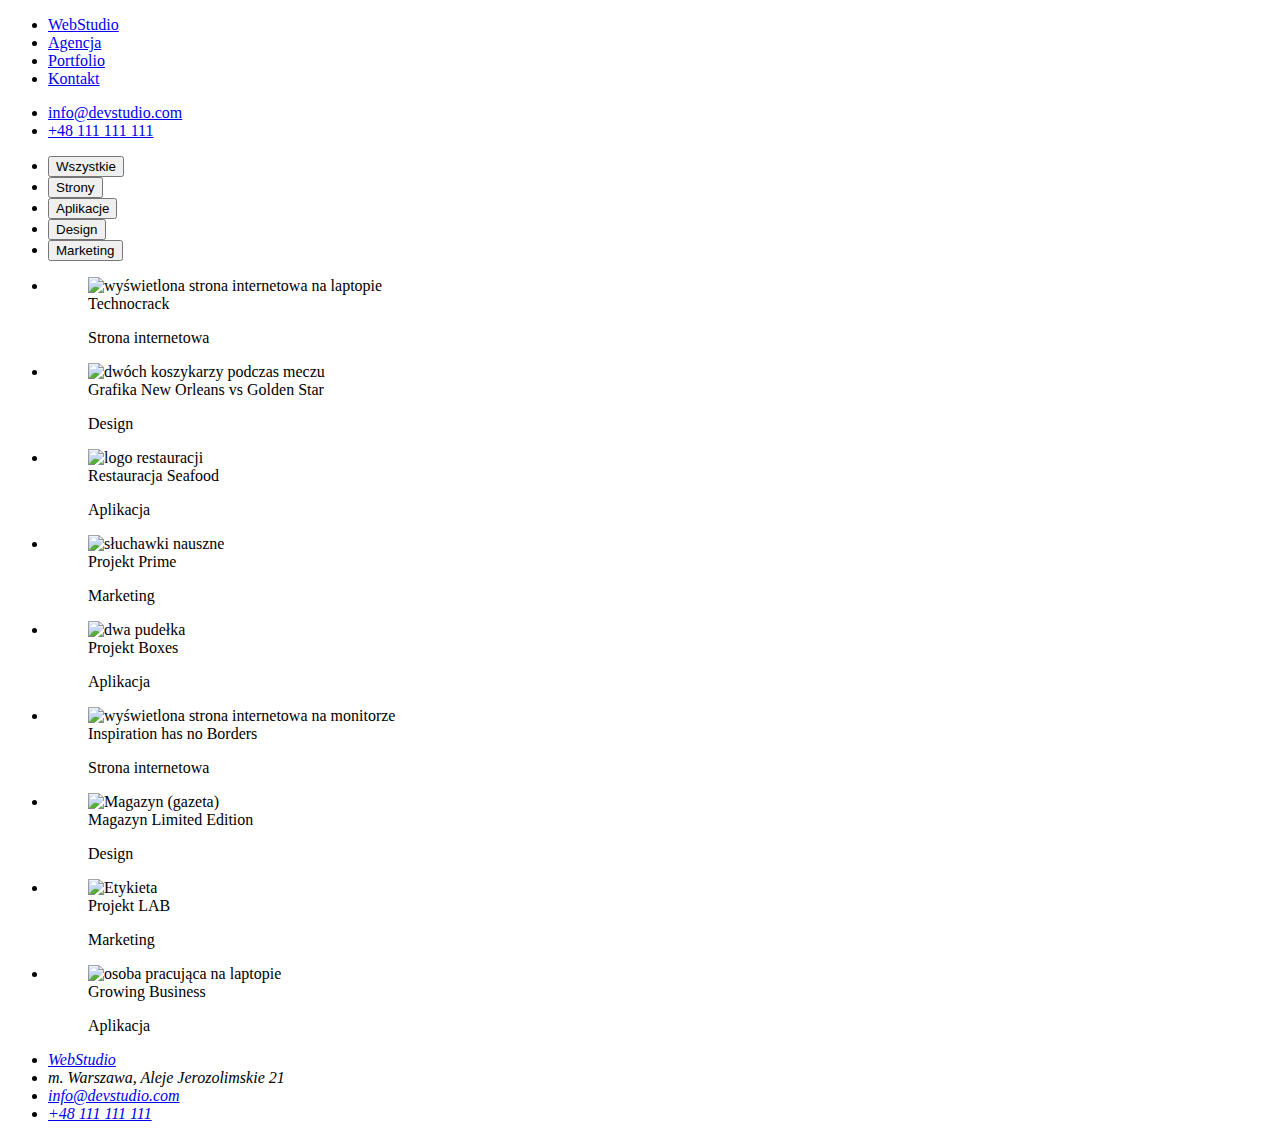
==== portfolio.html @ f4c60be1 "5.0" ====
<!DOCTYPE html>
<html lang="pl">
  <head>
    <meta charset="UTF-8" />
    <meta http-equiv="X-UA-Compatible" content="IE=edge" />
    <meta name="viewport" content="width=device-width, initial-scale=1.0" />
    <title>Portfolio</title>
    <link rel="stylesheet" href="./css/styles.css" />
    <link rel="preconnect" href="https://fonts.googleapis.com" />
    <link rel="preconnect" href="https://fonts.gstatic.com" crossorigin />
    <link
      href="https://fonts.googleapis.com/css2?family=Raleway:wght@700&family=Roboto:wght@400;500;700;900&display=swap"
      rel="stylesheet"
    />
  </head>
  <body>
    <header>
      <div>
        <nav>
          <ul class="header-content">
            <li>
              <a class="web-logo" href="#"
                ><span class="web-blue">Web</span>Studio</a
              >
            </li>
            <li><a class="header-nav" href="index.html">Agencja</a></li>
            <li>
              <a class="header-nav" href="portfolio.html"
                ><span class="blue-current-site">Portfolio</span></a
              >
            </li>
            <li><a class="header-nav" href="#kontakt">Kontakt</a></li>
          </ul>
        </nav>
        <ul class="header-content">
          <li>
            <a class="header-contact" href="mailto:info@devstudio.com"
              >info@devstudio.com</a
            >
          </li>
          <li>
            <a class="header-contact" href="tel:48111111111">+48 111 111 111</a>
          </li>
        </ul>
      </div>
    </header>
    <main class="main-content">
      <div>
        <ul>
          <li>
            <button type="button" class="button">Wszystkie</button>
          </li>
          <li>
            <button type="button" class="button">Strony</button>
          </li>
          <li>
            <button type="button" class="button">Aplikacje</button>
          </li>
          <li>
            <button type="button" class="button">Design</button>
          </li>
          <li>
            <button type="button" class="button">Marketing</button>
          </li>
        </ul>
      </div>
      <div>
        <ul>
          <li>
            <figure>
              <img
                src="./images/technocrack.jpg"
                alt="wyświetlona strona internetowa na laptopie"
                width="370"
                height="294"
              />
              <figcaption class="portfolio-picture-title">
                Technocrack
                <p class="portfolio-picture-description">Strona internetowa</p>
              </figcaption>
            </figure>
          </li>
          <li>
            <figure>
              <img
                src="./images/neworlean.jpg"
                alt="dwóch koszykarzy podczas meczu"
                width="370"
                height="294"
              />
              <figcaption class="portfolio-picture-title">
                Grafika New Orleans vs Golden Star
                <p class="portfolio-picture-description">Design</p>
              </figcaption>
            </figure>
          </li>
          <li>
            <figure>
              <img
                src="./images/seafood.jpg"
                alt="logo restauracji"
                width="370"
                height="294"
              />
              <figcaption class="portfolio-picture-title">
                Restauracja Seafood
                <p class="portfolio-picture-description">Aplikacja</p>
              </figcaption>
            </figure>
          </li>
          <li>
            <figure>
              <img
                src="./images/prime.jpg"
                alt="słuchawki nauszne"
                width="370"
                height="294"
              />
              <figcaption class="portfolio-picture-title">
                Projekt Prime
                <p class="portfolio-picture-description">Marketing</p>
              </figcaption>
            </figure>
          </li>
          <li>
            <figure>
              <img
                src="./images/boxes.jpg"
                alt="dwa pudełka"
                width="370"
                height="294"
              />
              <figcaption class="portfolio-picture-title">
                Projekt Boxes
                <p class="portfolio-picture-description">Aplikacja</p>
              </figcaption>
            </figure>
          </li>
          <li>
            <figure>
              <img
                src="./images/borders.jpg"
                alt="wyświetlona strona
              internetowa na monitorze"
                width="370"
                height="294"
              />
              <figcaption class="portfolio-picture-title">
                Inspiration has no Borders
                <p class="portfolio-picture-description">Strona internetowa</p>
              </figcaption>
            </figure>
          </li>
          <li>
            <figure>
              <img
                src="./images/edition.jpg"
                alt="Magazyn (gazeta)"
                width="370"
                height="294"
              />
              <figcaption class="portfolio-picture-title">
                Magazyn Limited Edition
                <p class="portfolio-picture-description">Design</p>
              </figcaption>
            </figure>
          </li>
          <li>
            <figure>
              <img
                src="./images/lab.jpg"
                alt="Etykieta"
                width="370"
                height="294"
              />
              <figcaption class="portfolio-picture-title">
                Projekt LAB
                <p class="portfolio-picture-description">Marketing</p>
              </figcaption>
            </figure>
          </li>
          <li>
            <figure>
              <img
                src="./images/business.jpg"
                alt="osoba pracująca na laptopie"
                width="370"
                height="294"
              />
              <figcaption>
                Growing Business
                <p class="portfolio-picture-description">Aplikacja</p>
              </figcaption>
            </figure>
          </li>
        </ul>
      </div>
    </main>
    <footer>
      <div id="kontakt">
        <address class="footer">
          <ul>
            <li>
              <a class="web-logo" href="#"
                ><span class="web-blue">Web</span
                ><span class="studio-white">Studio</span></a
              >
            </li>
            <li class="street-footer">m. Warszawa, Aleje Jerozolimskie 21</li>
            <li>
              <a class="contact-footer" href="mailto:info@devstudio.com"
                ><span class="underline">info@devstudio.com</span></a
              >
            </li>
            <li>
              <a class="contact-footer" href="tel:48111111111"
                >+48 111 111 111</a
              >
            </li>
          </ul>
        </address>
      </div>
    </footer>
  </body>
</html>
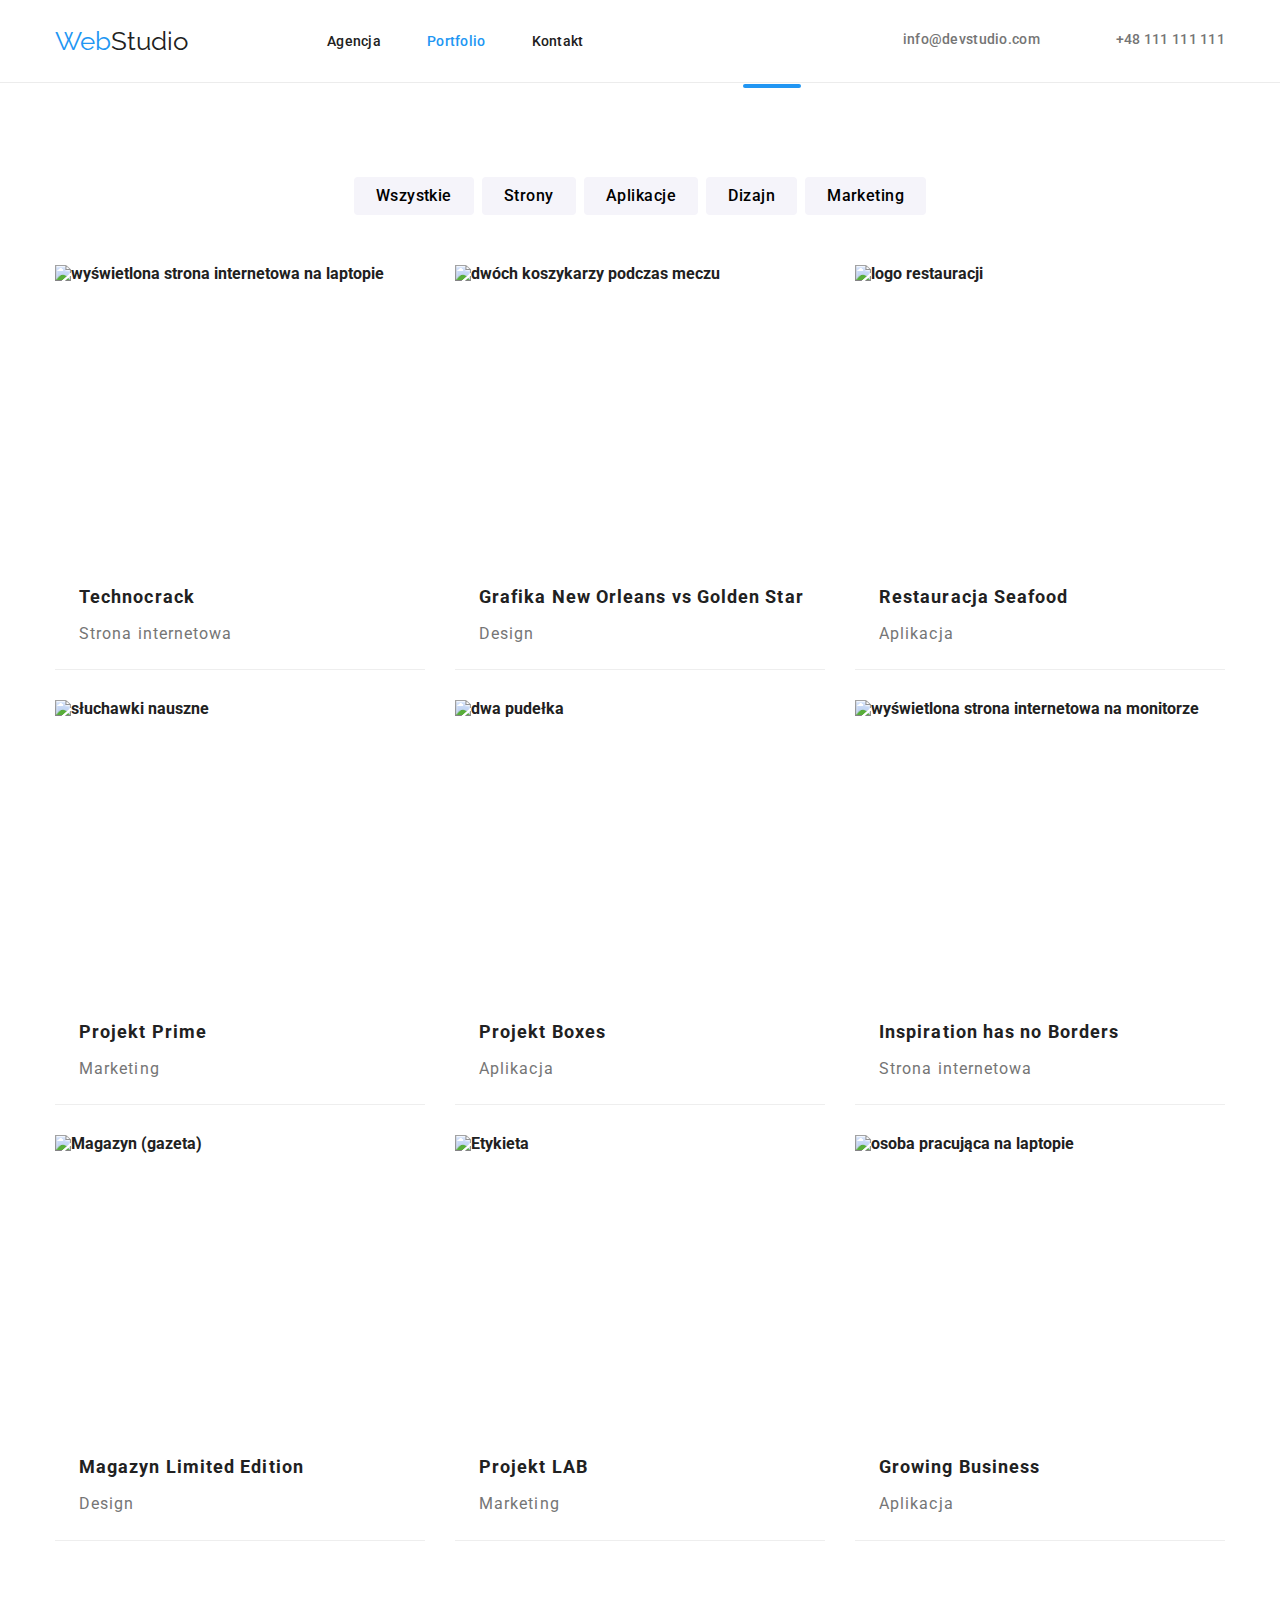
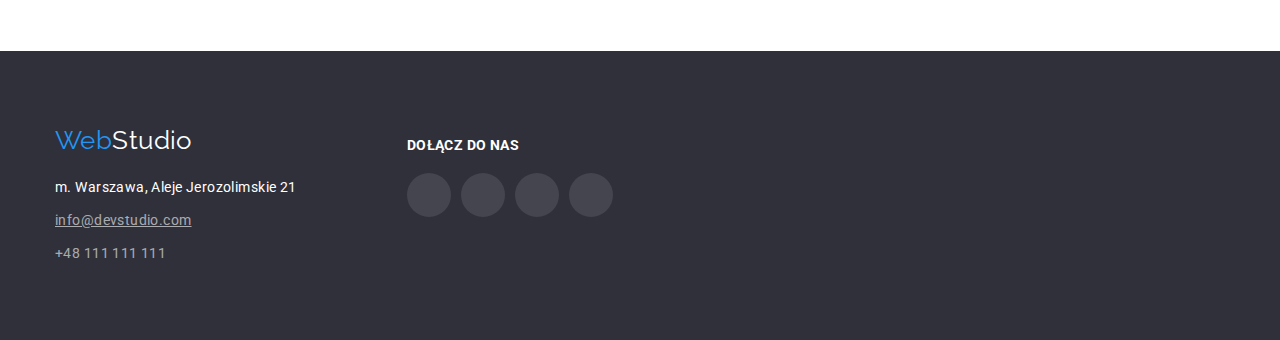
==== commit 6b7dad52: "31.10 finished" ====
--- a/portfolio.html
+++ b/portfolio.html
@@ -5,6 +5,10 @@
     <meta http-equiv="X-UA-Compatible" content="IE=edge" />
     <meta name="viewport" content="width=device-width, initial-scale=1.0" />
     <title>Portfolio</title>
+    <link
+      rel="stylesheet"
+      href="https://cdnjs.cloudflare.com/ajax/libs/modern-normalize/1.0.0/modern-normalize.min.css"
+    />
     <link rel="stylesheet" href="./css/styles.css" />
     <link rel="preconnect" href="https://fonts.googleapis.com" />
     <link rel="preconnect" href="https://fonts.gstatic.com" crossorigin />
@@ -15,209 +19,375 @@
   </head>
   <body>
     <header>
-      <div>
+      <div class="container">
         <nav>
-          <ul class="header-content">
-            <li>
-              <a class="web-logo" href="#"
-                ><span class="web-blue">Web</span>Studio</a
-              >
-            </li>
-            <li><a class="header-nav" href="index.html">Agencja</a></li>
-            <li>
-              <a class="header-nav" href="portfolio.html"
-                ><span class="blue-current-site">Portfolio</span></a
-              >
-            </li>
-            <li><a class="header-nav" href="#kontakt">Kontakt</a></li>
-          </ul>
+          <div class="content">
+            <a class="web-logo" href="#"
+              ><span class="web-blue">Web</span>Studio</a
+            >
+            <ul class="header-content">
+              <li class="header-display">
+                <a class="header-nav agencja" href="index.html">Agencja</a>
+              </li>
+              <li class="header-display">
+                <div class="blue-line-current-site-two"></div>
+                <a class="header-nav portfolio" href="portfolio.html"
+                  ><span class="blue-current-site site-two">Portfolio</span></a
+                >
+              </li>
+              <li class="header-display">
+                <a class="header-nav kontakt" href="#kontakt">Kontakt</a>
+              </li>
+            </ul>
+          </div>
         </nav>
         <ul class="header-content">
           <li>
-            <a class="header-contact" href="mailto:info@devstudio.com"
-              >info@devstudio.com</a
+            <a class="header-contact mail" href="mailto:info@devstudio.com"
+              ><svg class="contact-link-icon blue" width="16" height="16">
+                <use href="./images/icons.svg/icons.svg#icon-envelope-1"></use>
+              </svg>
+              info@devstudio.com</a
             >
           </li>
           <li>
-            <a class="header-contact" href="tel:48111111111">+48 111 111 111</a>
+            <a class="header-contact tel" href="tel:48111111111"
+              ><svg class="contact-link-icon blue" width="16" height="16">
+                <use
+                  href="./images/icons.svg/icons.svg#icon-smartphone-1"
+                ></use>
+              </svg>
+              +48 111 111 111</a
+            >
           </li>
         </ul>
       </div>
     </header>
     <main class="main-content">
-      <div>
-        <ul>
-          <li>
-            <button type="button" class="button">Wszystkie</button>
-          </li>
-          <li>
-            <button type="button" class="button">Strony</button>
-          </li>
-          <li>
-            <button type="button" class="button">Aplikacje</button>
-          </li>
-          <li>
-            <button type="button" class="button">Design</button>
-          </li>
-          <li>
-            <button type="button" class="button">Marketing</button>
-          </li>
-        </ul>
-      </div>
-      <div>
-        <ul>
-          <li>
-            <figure>
-              <img
-                src="./images/technocrack.jpg"
-                alt="wyświetlona strona internetowa na laptopie"
-                width="370"
-                height="294"
-              />
-              <figcaption class="portfolio-picture-title">
-                Technocrack
-                <p class="portfolio-picture-description">Strona internetowa</p>
-              </figcaption>
-            </figure>
-          </li>
-          <li>
-            <figure>
-              <img
-                src="./images/neworlean.jpg"
-                alt="dwóch koszykarzy podczas meczu"
-                width="370"
-                height="294"
-              />
-              <figcaption class="portfolio-picture-title">
-                Grafika New Orleans vs Golden Star
-                <p class="portfolio-picture-description">Design</p>
-              </figcaption>
-            </figure>
-          </li>
-          <li>
-            <figure>
-              <img
-                src="./images/seafood.jpg"
-                alt="logo restauracji"
-                width="370"
-                height="294"
-              />
-              <figcaption class="portfolio-picture-title">
-                Restauracja Seafood
-                <p class="portfolio-picture-description">Aplikacja</p>
-              </figcaption>
-            </figure>
-          </li>
-          <li>
-            <figure>
-              <img
-                src="./images/prime.jpg"
-                alt="słuchawki nauszne"
-                width="370"
-                height="294"
-              />
-              <figcaption class="portfolio-picture-title">
-                Projekt Prime
-                <p class="portfolio-picture-description">Marketing</p>
-              </figcaption>
-            </figure>
-          </li>
-          <li>
-            <figure>
-              <img
-                src="./images/boxes.jpg"
-                alt="dwa pudełka"
-                width="370"
-                height="294"
-              />
-              <figcaption class="portfolio-picture-title">
-                Projekt Boxes
-                <p class="portfolio-picture-description">Aplikacja</p>
-              </figcaption>
-            </figure>
-          </li>
-          <li>
-            <figure>
-              <img
-                src="./images/borders.jpg"
-                alt="wyświetlona strona
+      <section class="section">
+        <div class="portfolio-nav container">
+          <ul class="buttons-list">
+            <li class="buttons">
+              <button type="button" class="button">
+                <span class="portfolio-button-text">Wszystkie</span>
+              </button>
+            </li>
+            <li class="buttons">
+              <button type="button" class="button">
+                <span class="portfolio-button-text">Strony</span>
+              </button>
+            </li>
+            <li class="buttons">
+              <button type="button" class="button">
+                <span class="portfolio-button-text">Aplikacje</span>
+              </button>
+            </li>
+            <li class="buttons">
+              <button type="button" class="button">
+                <span class="portfolio-button-text">Dizajn</span>
+              </button>
+            </li>
+            <li class="buttons">
+              <button type="button" class="button">
+                <span class="portfolio-button-text">Marketing</span>
+              </button>
+            </li>
+          </ul>
+        </div>
+        <div class="container">
+          <ul class="portfolio-pictures">
+            <li class="portfolio-pictures-hover">
+              <figure class="pictures-three">
+                <div class="portfolio-pictures-box">
+                  <div class="pictures-portfolio-overlay">
+                    <p class="pictures-portfolio-overlay-text">
+                      Technocrack jest popularną platformą wykorzystywaną do
+                      rozpowszechniania koronawirusa. Firmy wykorzystują tę
+                      platformę do celów szpiegowskich i ataków na
+                      niezabezpieczone serwery konkurencji
+                    </p>
+                  </div>
+                  <img
+                    src="./images/technocrack.jpg"
+                    alt="wyświetlona strona internetowa na laptopie"
+                    width="370"
+                    height="294"
+                  />
+                </div>
+                <figcaption class="portfolio-picture-title">
+                  Technocrack
+                  <p class="portfolio-picture-description">
+                    Strona internetowa
+                  </p>
+                </figcaption>
+              </figure>
+            </li>
+            <li class="portfolio-pictures-hover">
+              <figure class="pictures-three">
+                <div class="portfolio-pictures-box">
+                  <img
+                    src="./images/neworlean.jpg"
+                    alt="dwóch koszykarzy podczas meczu"
+                    width="370"
+                    height="294"
+                  />
+                  <div class="pictures-portfolio-overlay">
+                    <p class="pictures-portfolio-overlay-text">
+                      Technocrack jest popularną platformą wykorzystywaną do
+                      rozpowszechniania koronawirusa. Firmy wykorzystują tę
+                      platformę do celów szpiegowskich i ataków na
+                      niezabezpieczone serwery konkurencji
+                    </p>
+                  </div>
+                </div>
+                <figcaption class="portfolio-picture-title">
+                  Grafika New Orleans vs Golden Star
+                  <p class="portfolio-picture-description">Design</p>
+                </figcaption>
+              </figure>
+            </li>
+            <li class="portfolio-pictures-hover">
+              <figure class="pictures-three">
+                <div class="portfolio-pictures-box">
+                  <img
+                    src="./images/seafood.jpg"
+                    alt="logo restauracji"
+                    width="370"
+                    height="294"
+                  />
+                  <div class="pictures-portfolio-overlay">
+                    <p class="pictures-portfolio-overlay-text">
+                      Technocrack jest popularną platformą wykorzystywaną do
+                      rozpowszechniania koronawirusa. Firmy wykorzystują tę
+                      platformę do celów szpiegowskich i ataków na
+                      niezabezpieczone serwery konkurencji
+                    </p>
+                  </div>
+                </div>
+                <figcaption class="portfolio-picture-title">
+                  Restauracja Seafood
+                  <p class="portfolio-picture-description">Aplikacja</p>
+                </figcaption>
+              </figure>
+            </li>
+            <li class="portfolio-pictures-hover">
+              <figure class="pictures-three">
+                <div class="portfolio-pictures-box">
+                  <img
+                    src="./images/prime.jpg"
+                    alt="słuchawki nauszne"
+                    width="370"
+                    height="294"
+                  />
+                  <div class="pictures-portfolio-overlay">
+                    <p class="pictures-portfolio-overlay-text">
+                      Technocrack jest popularną platformą wykorzystywaną do
+                      rozpowszechniania koronawirusa. Firmy wykorzystują tę
+                      platformę do celów szpiegowskich i ataków na
+                      niezabezpieczone serwery konkurencji
+                    </p>
+                  </div>
+                </div>
+                <figcaption class="portfolio-picture-title">
+                  Projekt Prime
+                  <p class="portfolio-picture-description">Marketing</p>
+                </figcaption>
+              </figure>
+            </li>
+            <li class="portfolio-pictures-hover">
+              <figure class="pictures-three">
+                <div class="portfolio-pictures-box">
+                  <img
+                    src="./images/boxes.jpg"
+                    alt="dwa pudełka"
+                    width="370"
+                    height="294"
+                  />
+                  <div class="pictures-portfolio-overlay">
+                    <p class="pictures-portfolio-overlay-text">
+                      Technocrack jest popularną platformą wykorzystywaną do
+                      rozpowszechniania koronawirusa. Firmy wykorzystują tę
+                      platformę do celów szpiegowskich i ataków na
+                      niezabezpieczone serwery konkurencji
+                    </p>
+                  </div>
+                </div>
+                <figcaption class="portfolio-picture-title">
+                  Projekt Boxes
+                  <p class="portfolio-picture-description">Aplikacja</p>
+                </figcaption>
+              </figure>
+            </li>
+            <li class="portfolio-pictures-hover">
+              <figure class="pictures-three">
+                <div class="portfolio-pictures-box">
+                  <img
+                    src="./images/borders.jpg"
+                    alt="wyświetlona strona
               internetowa na monitorze"
-                width="370"
-                height="294"
-              />
-              <figcaption class="portfolio-picture-title">
-                Inspiration has no Borders
-                <p class="portfolio-picture-description">Strona internetowa</p>
-              </figcaption>
-            </figure>
-          </li>
-          <li>
-            <figure>
-              <img
-                src="./images/edition.jpg"
-                alt="Magazyn (gazeta)"
-                width="370"
-                height="294"
-              />
-              <figcaption class="portfolio-picture-title">
-                Magazyn Limited Edition
-                <p class="portfolio-picture-description">Design</p>
-              </figcaption>
-            </figure>
-          </li>
-          <li>
-            <figure>
-              <img
-                src="./images/lab.jpg"
-                alt="Etykieta"
-                width="370"
-                height="294"
-              />
-              <figcaption class="portfolio-picture-title">
-                Projekt LAB
-                <p class="portfolio-picture-description">Marketing</p>
-              </figcaption>
-            </figure>
-          </li>
-          <li>
-            <figure>
-              <img
-                src="./images/business.jpg"
-                alt="osoba pracująca na laptopie"
-                width="370"
-                height="294"
-              />
-              <figcaption>
-                Growing Business
-                <p class="portfolio-picture-description">Aplikacja</p>
-              </figcaption>
-            </figure>
-          </li>
-        </ul>
-      </div>
+                    width="370"
+                    height="294"
+                  />
+                  <div class="pictures-portfolio-overlay">
+                    <p class="pictures-portfolio-overlay-text">
+                      Technocrack jest popularną platformą wykorzystywaną do
+                      rozpowszechniania koronawirusa. Firmy wykorzystują tę
+                      platformę do celów szpiegowskich i ataków na
+                      niezabezpieczone serwery konkurencji
+                    </p>
+                  </div>
+                </div>
+                <figcaption class="portfolio-picture-title">
+                  Inspiration has no Borders
+                  <p class="portfolio-picture-description">
+                    Strona internetowa
+                  </p>
+                </figcaption>
+              </figure>
+            </li>
+            <li class="portfolio-pictures-hover">
+              <figure class="pictures-three">
+                <div class="portfolio-pictures-box">
+                  <img
+                    src="./images/edition.jpg"
+                    alt="Magazyn (gazeta)"
+                    width="370"
+                    height="294"
+                  />
+                  <div class="pictures-portfolio-overlay">
+                    <p class="pictures-portfolio-overlay-text">
+                      Technocrack jest popularną platformą wykorzystywaną do
+                      rozpowszechniania koronawirusa. Firmy wykorzystują tę
+                      platformę do celów szpiegowskich i ataków na
+                      niezabezpieczone serwery konkurencji
+                    </p>
+                  </div>
+                </div>
+                <figcaption class="portfolio-picture-title">
+                  Magazyn Limited Edition
+                  <p class="portfolio-picture-description">Design</p>
+                </figcaption>
+              </figure>
+            </li>
+            <li class="portfolio-pictures-hover">
+              <figure class="pictures-three">
+                <div class="portfolio-pictures-box">
+                  <img
+                    src="./images/lab.jpg"
+                    alt="Etykieta"
+                    width="370"
+                    height="294"
+                  />
+                  <div class="pictures-portfolio-overlay">
+                    <p class="pictures-portfolio-overlay-text">
+                      Technocrack jest popularną platformą wykorzystywaną do
+                      rozpowszechniania koronawirusa. Firmy wykorzystują tę
+                      platformę do celów szpiegowskich i ataków na
+                      niezabezpieczone serwery konkurencji
+                    </p>
+                  </div>
+                </div>
+                <figcaption class="portfolio-picture-title">
+                  Projekt LAB
+                  <p class="portfolio-picture-description">Marketing</p>
+                </figcaption>
+              </figure>
+            </li>
+            <li class="portfolio-pictures-hover">
+              <figure class="pictures-three">
+                <div class="portfolio-pictures-box">
+                  <img
+                    src="./images/business.jpg"
+                    alt="osoba pracująca na laptopie"
+                    width="370"
+                    height="294"
+                  />
+                  <div class="pictures-portfolio-overlay">
+                    <p class="pictures-portfolio-overlay-text">
+                      Technocrack jest popularną platformą wykorzystywaną do
+                      rozpowszechniania koronawirusa. Firmy wykorzystują tę
+                      platformę do celów szpiegowskich i ataków na
+                      niezabezpieczone serwery konkurencji
+                    </p>
+                  </div>
+                </div>
+                <figcaption class="portfolio-picture-title">
+                  Growing Business
+                  <p class="portfolio-picture-description">Aplikacja</p>
+                </figcaption>
+              </figure>
+            </li>
+          </ul>
+        </div>
+      </section>
     </main>
-    <footer>
-      <div id="kontakt">
-        <address class="footer">
-          <ul>
-            <li>
-              <a class="web-logo" href="#"
-                ><span class="web-blue">Web</span
-                ><span class="studio-white">Studio</span></a
-              >
-            </li>
-            <li class="street-footer">m. Warszawa, Aleje Jerozolimskie 21</li>
-            <li>
-              <a class="contact-footer" href="mailto:info@devstudio.com"
-                ><span class="underline">info@devstudio.com</span></a
-              >
-            </li>
-            <li>
-              <a class="contact-footer" href="tel:48111111111"
-                >+48 111 111 111</a
-              >
-            </li>
-          </ul>
+    <footer class="section-footer">
+      <div id="kontakt" class="container">
+        <address class="footer div-footer">
+          <div class="footer-div1">
+            <ul class="footer-list">
+              <li>
+                <a class="web-logo" href="#"
+                  ><span class="web-blue">Web</span
+                  ><span class="studio-white">Studio</span></a
+                >
+              </li>
+              <li class="street-footer">m. Warszawa, Aleje Jerozolimskie 21</li>
+              <li class="mail-footer">
+                <a class="contact-footer" href="mailto:info@devstudio.com"
+                  ><span class="underline">info@devstudio.com</span></a
+                >
+              </li>
+              <li class="tel-footer">
+                <a class="contact-footer" href="tel:48111111111"
+                  >+48 111 111 111</a
+                >
+              </li>
+            </ul>
+          </div>
+          <div class="footer-div1">
+            <ul class="footer-div-list-title">
+              <li class="join-us-title">DOŁĄCZ DO NAS</li>
+            </ul>
+            <ul class="footer-div-list">
+              <li>
+                <a class="social-media-icon-ft" href="#">
+                  <svg class="social-media-icons-ft" width="20" height="20">
+                    <use
+                      href="./images/icons.svg/icons.svg#icon-instagram-2-2"
+                    ></use>
+                  </svg>
+                </a>
+              </li>
+              <li>
+                <a class="social-media-icon-ft" href="#">
+                  <svg class="social-media-icons-ft" width="20" height="20">
+                    <use
+                      href="./images/icons.svg/icons.svg#icon-twitter-1-2"
+                    ></use>
+                  </svg>
+                </a>
+              </li>
+              <li>
+                <a class="social-media-icon-ft" href="#">
+                  <svg class="social-media-icons-ft" width="20" height="20">
+                    <use
+                      href="./images/icons.svg/icons.svg#icon-facebook-1-2"
+                    ></use>
+                  </svg>
+                </a>
+              </li>
+              <li>
+                <a class="social-media-icon-ft" href="#">
+                  <svg class="social-media-icons-ft" width="20" height="20">
+                    <use
+                      href="./images/icons.svg/icons.svg#icon-linkedin-1-2"
+                    ></use>
+                  </svg>
+                </a>
+              </li>
+            </ul>
+          </div>
         </address>
       </div>
     </footer>
--- a/css/styles.css
+++ b/css/styles.css
@@ -0,0 +1,696 @@
+* {
+  box-sizing: border-box;
+}
+body {
+  font-family: "Roboto", "Segoe UI", Tahoma, Verdana, sans-serif;
+  color: #212121;
+}
+:root {
+  --brand-color: #212121;
+  --letter-spacing: 0.03em;
+  --brand-background: #2f303a;
+  --grey-background: #f5f4fa;
+  --blue-color: #2196f3;
+  --white-color: #ffffff;
+  --contact-color: #757575;
+}
+.header-content {
+  font-weight: 500;
+  list-style: none;
+}
+.web-logo {
+  font-family: "Raleway", sans-serif;
+  font-size: 26px;
+  line-height: 1.19;
+  text-decoration: none;
+  color: inherit;
+}
+.web-blue {
+  color: var(--blue-color);
+}
+.studio-white {
+  color: var(--white-color);
+}
+.header-nav {
+  font-size: 14px;
+  line-height: 1.14;
+  letter-spacing: 0.02em;
+  text-decoration: none;
+  color: inherit;
+}
+.contact-link-icon {
+  fill: #757575;
+}
+.blue:hover,
+.blue:focus {
+  fill: var(--blue-color);
+  color: var(--blue-color);
+  transition-property: inherit;
+  transition-duration: 250ms;
+  transition-timing-function: cubic-bezier(0.4, 0, 0.2, 1);
+}
+.header-nav:hover,
+.header-contact:hover,
+.contact-footer:hover,
+.slogan-button:hover,
+.header-nav:focus,
+.header-contact:focus,
+.contact-footer:focus,
+.slogan-button:focus {
+  color: var(--blue-color);
+  fill: var(--blue-color);
+  transition-property: inherit;
+  transition-duration: 250ms;
+  transition-timing-function: cubic-bezier(0.4, 0, 0.2, 1);
+}
+.header-nav,
+.header-contact,
+.contact-footer,
+.slogan-button,
+.blue,
+.social-media-icon-ft,
+.social-media-icon,
+.social-media-icons,
+.above-footer-icon-bg,
+.client-logo {
+  transition-duration: 250ms;
+}
+.header-contact {
+  font-size: 14px;
+  line-height: 1.14;
+  letter-spacing: 0.02em;
+  color: var(--contact-color);
+  text-decoration: none;
+  display: flex;
+  gap: 10px;
+  align-items: center;
+}
+.slogan {
+  background: var(--brand-background);
+}
+.slogan-content {
+  font-weight: 900;
+  font-size: 44px;
+  line-height: 1.36;
+  text-align: center;
+  letter-spacing: 0.06em;
+  text-transform: uppercase;
+  color: var(--white-color);
+}
+.slogan-button {
+  background: var(--blue-color);
+  box-shadow: 0px 4px 4px rgba(0, 0, 0, 0.15);
+  border-radius: 4px;
+  cursor: pointer;
+  border: none;
+}
+.slogan-button-text {
+  font-weight: 700;
+  font-size: 16px;
+  line-height: 1.88;
+  text-align: center;
+  letter-spacing: 0.06em;
+  color: var(--white-color);
+}
+.main-content {
+  font-weight: 700;
+}
+.below-slogan {
+  font-weight: 400;
+  font-size: 14px;
+  line-height: 1.71;
+  color: var(--contact-color);
+  list-style: none;
+}
+.below-slogan-header {
+  font-size: 14px;
+  line-height: 1.14;
+  letter-spacing: var(--letter-spacing);
+  text-transform: uppercase;
+  color: var(--brand-color);
+}
+.middle-content-header-work,
+.middle-content-header-team,
+.above-footer-h2 {
+  font-size: 36px;
+  line-height: 1.17;
+}
+.middle-content-header-team-section {
+  background: var(--grey-background);
+}
+.picture-title {
+  font-size: 16px;
+  line-height: 1.19;
+}
+.picture-description {
+  font-weight: 400;
+  font-size: 16px;
+  line-height: 1.19;
+  color: var(--contact-color);
+}
+.footer {
+  background: var(--brand-background);
+  font-style: inherit;
+  font-size: 14px;
+  line-height: 1.71;
+  letter-spacing: var(--letter-spacing);
+}
+.section-footer {
+  background: var(--brand-background);
+}
+.street-footer {
+  color: var(--white-color);
+}
+.contact-footer {
+  color: rgba(255, 255, 255, 0.6);
+  text-decoration: none;
+}
+.portfolio-picture-title {
+  font-weight: 700;
+  font-size: 18px;
+  line-height: 2;
+  letter-spacing: 0.06em;
+  color: inherit;
+}
+.portfolio-picture-description {
+  font-weight: 400;
+  font-size: 16px;
+  line-height: 1.88;
+  letter-spacing: inherit;
+  color: var(--contact-color);
+}
+.underline {
+  text-decoration: underline;
+}
+.button {
+  cursor: pointer;
+  background-color: var(--grey-background);
+  border-radius: 4px;
+  border: none;
+  transition-duration: 250ms;
+}
+.portfolio-button-text {
+  font-family: inherit;
+  font-size: 16px;
+  font-weight: 500;
+  line-height: 1.62;
+  letter-spacing: var(--letter-spacing);
+  text-align: center;
+}
+.button:hover,
+.button:focus {
+  background-color: var(--blue-color);
+  color: var(--white-color);
+  box-shadow: 0px 3px 1px rgba(0, 0, 0, 0.1), 0px 1px 2px rgba(0, 0, 0, 0.08),
+    0px 2px 2px rgba(0, 0, 0, 0.12);
+  border-radius: 4px;
+  transition-property: inherit;
+  transition-duration: 250ms;
+  transition-timing-function: cubic-bezier(0.4, 0, 0.2, 1);
+}
+.blue-current-site {
+  color: var(--blue-color);
+}
+.middle-content-pictures-one,
+.middle-content-pictures-two,
+.footer-list,
+.buttons-list,
+.portfolio-pictures {
+  list-style: none;
+}
+
+/* -Index----------------------------------------------------- */
+
+.container {
+  margin: 0 auto;
+  width: 100%;
+  max-width: 1200px;
+  padding: 0 15px;
+  display: flex;
+  justify-content: space-between;
+}
+header {
+  border-bottom: 1px solid rgb(236, 236, 236);
+}
+.header-content {
+  display: flex;
+  padding: 0;
+  margin-bottom: 32px;
+  margin-top: 32px;
+}
+.content {
+  display: flex;
+  align-items: center;
+}
+.web-logo {
+  margin-right: 93px;
+  padding: 0;
+}
+.header-display {
+  margin-left: 46px;
+}
+.mail {
+  margin-right: 50px;
+}
+h1 {
+  padding-top: 200px;
+  margin-bottom: 30px;
+}
+.slogan {
+  display: flex;
+  flex-direction: column;
+  align-items: center;
+}
+.slogan-button {
+  margin-bottom: 200px;
+  padding: 10px 41px 10px 42px;
+}
+.below-slogan-container {
+  display: flex;
+}
+.below-slogan {
+  display: flex;
+  padding: 0;
+  padding-top: 94px;
+}
+.below-slogan-header {
+  margin-bottom: 10px;
+  padding-left: 0;
+}
+.bs:not(:last-child) {
+  margin-right: 30px;
+}
+.middle-content-hw,
+.middle-content-ht {
+  display: flex;
+  flex-direction: column;
+}
+.middle-content-header-work,
+.middle-content-header-team,
+.above-footer-h2 {
+  display: flex;
+  justify-content: center;
+}
+.middle-content-pictures-one {
+  display: flex;
+  flex-wrap: nowrap;
+  gap: 30px;
+  padding: 0;
+  margin-top: 50px;
+}
+.middle-content-header-team,
+.middle-content-header-work,
+.above-footer-h2 {
+  margin-bottom: 50px;
+  margin: 0;
+}
+.middle-content-pictures-two {
+  padding-top: 0;
+  margin-top: 0;
+  display: flex;
+  justify-content: space-between;
+  gap: 30px;
+  padding-left: 0;
+}
+.pictures-two {
+  margin-top: 50px;
+  background: var(--white-color);
+  box-shadow: 0px 1px 3px rgba(0, 0, 0, 0.12), 0px 1px 1px rgba(0, 0, 0, 0.14),
+    0px 2px 1px rgba(0, 0, 0, 0.2);
+  border-radius: 0px 0px 4px 4px;
+}
+.footer-list {
+  display: flex;
+  flex-direction: column;
+  padding-top: 60px;
+  padding-left: 0;
+}
+figure {
+  margin: 0;
+}
+.picture-title,
+.picture-description {
+  display: flex;
+  flex-direction: column;
+  justify-content: center;
+  align-items: center;
+  margin: 0;
+}
+.picture-title {
+  margin-top: 30px;
+}
+.picture-description {
+  margin-top: 10px;
+  margin-bottom: 16px;
+}
+.street-footer {
+  margin-top: 20px;
+  margin-bottom: 9px;
+}
+.mail-footer {
+  margin-bottom: 9px;
+}
+.tel-footer {
+  margin-bottom: 60px;
+}
+.section {
+  padding-top: 94px;
+  padding-bottom: 94px;
+}
+/* ----------------------------HOMEWORK4------------------------------------ */
+.slogan {
+  background-image: linear-gradient(rgba(47, 48, 58, 0.4), rgb(47, 48, 58, 0.4)),
+    url("../images/slogan.jpg");
+  background-size: contain;
+  background-repeat: no-repeat;
+  background-position: center;
+}
+.bs-icon-bg {
+  width: 270px;
+  height: 120px;
+  background-color: var(--grey-background);
+  border-radius: 4px;
+  display: flex;
+  flex-direction: column;
+  align-items: center;
+  justify-content: center;
+  margin-bottom: 30px;
+}
+.social-media-icon {
+  border-radius: 50%;
+  width: 44px;
+  height: 44px;
+  display: flex;
+  flex-direction: column;
+  align-items: center;
+  justify-content: center;
+}
+.social-media-icon-ft {
+  border-radius: 50%;
+  width: 44px;
+  height: 44px;
+  display: flex;
+  flex-direction: column;
+  align-items: center;
+  justify-content: center;
+  background: rgba(255, 255, 255, 0.1);
+}
+.social-media-icon-ft:hover,
+.social-media-icon-ft:focus {
+  background-color: var(--blue-color);
+  cursor: pointer;
+  transition-property: inherit;
+  transition-duration: 250ms;
+  transition-timing-function: cubic-bezier(0.4, 0, 0.2, 1);
+}
+.social-media-icon:hover,
+.social-media-icon:focus {
+  background: var(--blue-color);
+  cursor: pointer;
+  transition-property: inherit;
+  transition-duration: 250ms;
+  transition-timing-function: cubic-bezier(0.4, 0, 0.2, 1);
+}
+.social-media-icons:hover,
+.social-media-icons:focus {
+  background: var(--blue-color);
+  transition-duration: 250ms;
+  transition-timing-function: cubic-bezier(0.4, 0, 0.2, 1);
+}
+.social-media-icon:hover .social-media-icons {
+  fill: var(--white-color);
+  transition-property: inherit;
+  transition-duration: 250ms;
+  transition-timing-function: cubic-bezier(0.4, 0, 0.2, 1);
+}
+.social {
+  display: flex;
+  list-style: none;
+  margin-bottom: 30px;
+  justify-content: space-between;
+  gap: 10px;
+  padding: 0;
+  margin-bottom: 30px;
+}
+.above-footer-icon-bg {
+  width: 170px;
+  height: 92px;
+  border-radius: 4px;
+  border: 1px solid #afb1b8;
+  display: flex;
+  align-items: center;
+  justify-content: center;
+}
+.above-footer-icon-bg-list {
+  display: flex;
+  align-items: center;
+  justify-content: center;
+  margin-top: 50px;
+  gap: 30px;
+  padding: 0;
+  list-style: none;
+  margin-bottom: 0;
+}
+.above-footer {
+  display: flex;
+  flex-direction: column;
+  align-items: center;
+  justify-content: center;
+}
+.join-us {
+  display: flex;
+}
+.footer-div-list-title {
+  display: flex;
+  list-style: none;
+  margin-left: 70px;
+}
+.footer-div-list {
+  display: flex;
+  list-style: none;
+  gap: 10px;
+  margin-top: 20px;
+  margin-left: 70px;
+}
+.div-footer {
+  display: flex;
+}
+.join-us-title {
+  font-weight: 700;
+  font-size: 14px;
+  line-height: 16px;
+  letter-spacing: 0.03em;
+  text-transform: uppercase;
+  color: var(--white-color);
+  margin-top: 72px;
+}
+.social-media-icons,
+.client-logo {
+  fill: #afb1b8;
+}
+.social-media-icons-ft {
+  fill: var(--white-color);
+}
+.above-footer-icon-bg:hover,
+.above-footer-icon-bg:focus {
+  color: var(--blue-color);
+  cursor: pointer;
+  border-color: var(--blue-color);
+  transition-property: var(--blue-color);
+  transition-duration: 250ms;
+  transition-timing-function: cubic-bezier(0.4, 0, 0.2, 1);
+}
+.client-logo:hover,
+.client-logo:focus {
+  fill: var(--blue-color);
+  cursor: pointer;
+  border-color: var(--blue-color);
+  transition-property: var(--blue-color);
+  transition-duration: 250ms;
+  transition-timing-function: cubic-bezier(0.4, 0, 0.2, 1);
+}
+
+/* ----------------------------HOMEWORK5-------------------------------------------- */
+.site-one::after {
+  content: "";
+  position: absolute;
+  width: 53px;
+  height: 4px;
+  background: var(--blue-color);
+  top: 84px;
+  left: 644px;
+  border-radius: 2px;
+}
+.site-two::after {
+  content: "";
+  position: absolute;
+  width: 58px;
+  height: 4px;
+  background: var(--blue-color);
+  top: 84px;
+  left: 743px;
+  padding: 0;
+  margin: 0;
+  border-radius: 2px;
+}
+.backdrop {
+  position: fixed;
+  display: flex;
+  left: 0;
+  top: 0;
+  width: 100%;
+  height: 100%;
+  background-color: rgba(0, 0, 0, 0.2);
+  transition-property: initial;
+  transition: transform 0.8s ease-out;
+  transform: scaleX(-100%);
+  pointer-events: fill;
+  z-index: 3;
+}
+.modal {
+  width: 528px;
+  height: 581px;
+  background: #ffffff;
+  box-shadow: 0px 1px 3px rgba(0, 0, 0, 0.12), 0px 1px 1px rgba(0, 0, 0, 0.14),
+    0px 2px 1px rgba(0, 0, 0, 0.2);
+  border-radius: 4px;
+  margin: auto;
+  position: relative;
+}
+.modal-btn {
+  cursor: pointer;
+  width: 30px;
+  height: 30px;
+  background: #ffffff;
+  border: 1px solid rgba(0, 0, 0, 0.1);
+  border-radius: 50%;
+  position: absolute;
+  top: 8px;
+  left: 8px;
+}
+.x-sign {
+  padding: 0;
+  top: 5px;
+  left: 5px;
+  position: absolute;
+}
+.is-hidden {
+  transform: translateX(-100%);
+  transition-property: initial;
+  transition: transform 0.7s ease-in;
+  opacity: 0.9;
+  visibility: initial;
+  pointer-events: fill;
+}
+.pictures-one-layout {
+  width: 370px;
+  height: 70px;
+  background: rgba(47, 48, 58, 0.8);
+  position: absolute;
+  z-index: 2;
+  top: 1522px;
+}
+.layout-p-one {
+  text-transform: uppercase;
+  color: var(--white-color);
+  font-weight: 700;
+  font-size: 14px;
+  line-height: 16px;
+  text-align: center;
+  letter-spacing: 0.03em;
+  margin-top: 27px;
+  padding: 0;
+}
+
+/* -Portfolio-------------------------------------------------------- */
+
+.buttons-list {
+  display: flex;
+  padding: 0;
+  margin-bottom: 50px;
+  margin-top: 0;
+}
+.buttons:not(:last-child) {
+  margin-right: 8px;
+}
+.portfolio-picture-title {
+  margin-top: 20px;
+  margin-left: 24px;
+}
+.portfolio-picture-description {
+  margin-top: 4px;
+  margin-bottom: 20px;
+}
+.portfolio-pictures {
+  display: flex;
+  flex-wrap: wrap;
+  gap: 30px;
+  padding: 0;
+  margin-top: 0;
+}
+.pictures-three {
+  border-bottom: 1px solid #eeeeee;
+}
+.portfolio-nav {
+  display: flex;
+  justify-content: center;
+  align-items: center;
+}
+.button {
+  padding: 6px 22px;
+}
+
+/* ----------------------------HOMEWORK4-------------------------------------------- */
+
+.portfolio-pictures-hover:hover,
+.portfolio-pictures-hover:focus {
+  cursor: pointer;
+  box-shadow: 0px 1px 1px rgba(0, 0, 0, 0.12), 0px 4px 4px rgba(0, 0, 0, 0.06),
+    1px 4px 6px rgba(0, 0, 0, 0.16);
+  transition-property: initial;
+  transition-duration: 250ms;
+  transition-timing-function: cubic-bezier(0.4, 0, 0.2, 1);
+}
+.portfolio-pictures-hover {
+  cursor: pointer;
+  transform: inherit;
+  transition-duration: 250ms;
+  transition-timing-function: cubic-bezier(0.4, 0, 0.2, 1);
+}
+
+/* ----------------------------HOMEWORK5-------------------------------------------- */
+
+.portfolio-pictures-box {
+  width: 370px;
+  height: 294px;
+  position: relative;
+  overflow: hidden;
+}
+.pictures-portfolio-overlay {
+  position: absolute;
+  display: flex;
+  top: 100%;
+  width: 100%;
+  height: 100%;
+  padding-left: 24px;
+  padding-right: 45px;
+  align-items: center;
+  transition-property: inherit;
+  transition-duration: 250ms;
+  transition-timing-function: cubic-bezier(0.4, 0, 0.2, 1);
+}
+.pictures-portfolio-overlay-text {
+  font-weight: 400;
+  font-size: 18px;
+  line-height: 28px;
+  letter-spacing: 0.03em;
+  color: #ffffff;
+}
+.portfolio-pictures-hover:hover .pictures-portfolio-overlay {
+  transform: translate(0%, -100%);
+  transition-property: initial;
+  transition-duration: 250ms;
+  transition-timing-function: cubic-bezier(0.4, 0, 0.2, 1);
+  background: #2196f3;
+  height: 100%;
+}
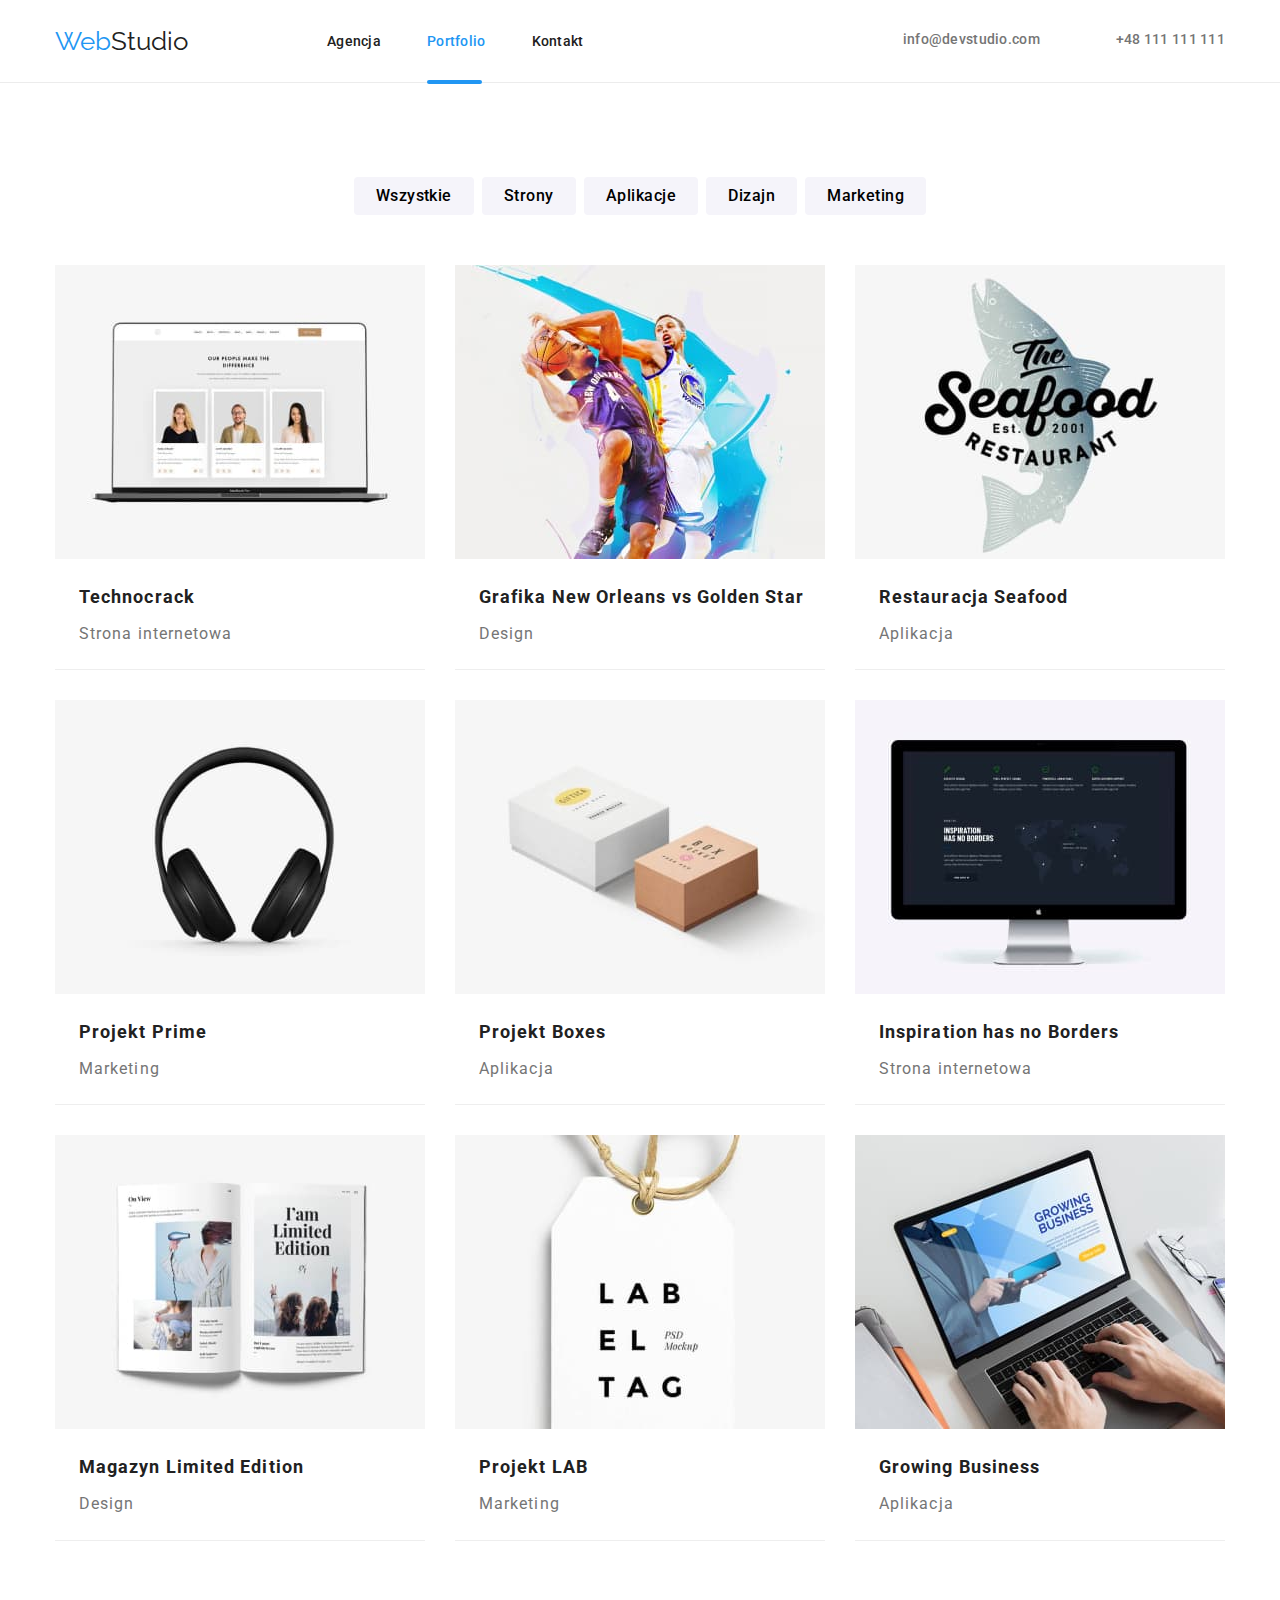
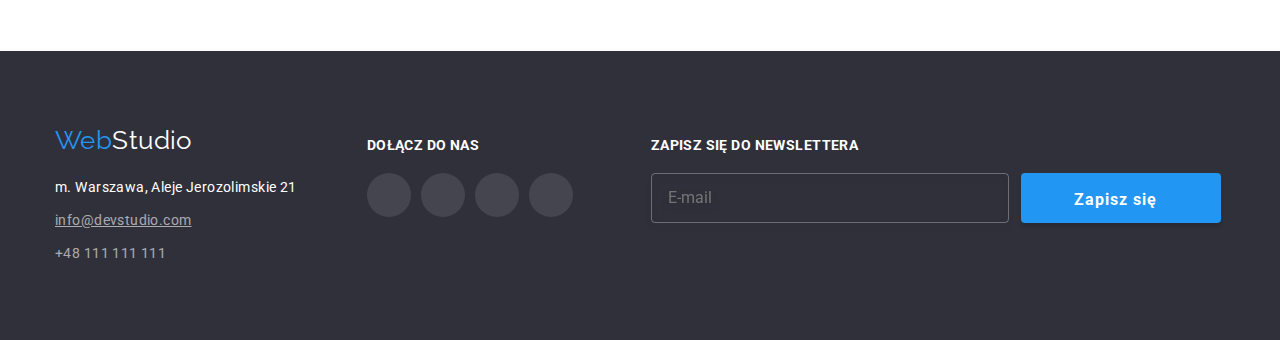
==== commit 7aefcca8: "20.11 ready to assesment" ====
--- a/portfolio.html
+++ b/portfolio.html
@@ -9,7 +9,7 @@
       rel="stylesheet"
       href="https://cdnjs.cloudflare.com/ajax/libs/modern-normalize/1.0.0/modern-normalize.min.css"
     />
-    <link rel="stylesheet" href="./css/styles.css" />
+    <link rel="stylesheet" href="./css/main.min.css" />
     <link rel="preconnect" href="https://fonts.googleapis.com" />
     <link rel="preconnect" href="https://fonts.gstatic.com" crossorigin />
     <link
@@ -18,41 +18,53 @@
     />
   </head>
   <body>
-    <header>
+    <header class="header">
       <div class="container">
-        <nav>
-          <div class="content">
-            <a class="web-logo" href="#"
-              ><span class="web-blue">Web</span>Studio</a
+        <nav class="navigation">
+          <div class="menu">
+            <a class="logo" href="#"
+              ><span class="logo--blue-accent">Web</span>Studio</a
             >
-            <ul class="header-content">
-              <li class="header-display">
-                <a class="header-nav agencja" href="index.html">Agencja</a>
-              </li>
-              <li class="header-display">
-                <div class="blue-line-current-site-two"></div>
-                <a class="header-nav portfolio" href="portfolio.html"
-                  ><span class="blue-current-site site-two">Portfolio</span></a
+            <ul class="menu__list">
+              <li class="menu__item">
+                <a class="menu__link" href="index.html">Agencja</a>
+              </li>
+              <li class="menu__item">
+                <a class="menu__link" href="portfolio.html"
+                  ><span
+                    class="menu__item--current-site-blue-accent menu__item--site-underline"
+                    >Portfolio</span
+                  ></a
                 >
               </li>
-              <li class="header-display">
-                <a class="header-nav kontakt" href="#kontakt">Kontakt</a>
+              <li class="menu__item">
+                <a class="menu__link" href="#kontakt">Kontakt</a>
               </li>
             </ul>
           </div>
         </nav>
-        <ul class="header-content">
-          <li>
-            <a class="header-contact mail" href="mailto:info@devstudio.com"
-              ><svg class="contact-link-icon blue" width="16" height="16">
+        <ul class="menu__list">
+          <li class="menu__item--details">
+            <a
+              class="menu__link--contact menu__link--email"
+              href="mailto:info@devstudio.com"
+              ><svg
+                class="menu__icon menu__icon--blue-accent"
+                width="16"
+                height="16"
+              >
                 <use href="./images/icons.svg/icons.svg#icon-envelope-1"></use>
               </svg>
               info@devstudio.com</a
             >
           </li>
-          <li>
-            <a class="header-contact tel" href="tel:48111111111"
-              ><svg class="contact-link-icon blue" width="16" height="16">
+          <li class="menu__item--details">
+            <a class="menu__link--contact tel" href="tel:48111111111"
+              ><svg
+                class="menu__icon menu__icon--blue-accent"
+                width="16"
+                height="16"
+              >
                 <use
                   href="./images/icons.svg/icons.svg#icon-smartphone-1"
                 ></use>
@@ -63,44 +75,50 @@
         </ul>
       </div>
     </header>
-    <main class="main-content">
-      <section class="section">
-        <div class="portfolio-nav container">
-          <ul class="buttons-list">
-            <li class="buttons">
-              <button type="button" class="button">
-                <span class="portfolio-button-text">Wszystkie</span>
+    <main class="main">
+      <section class="page-section">
+        <div class="portfolio-navigation container">
+          <ul class="portfolio-navigation__list">
+            <li class="portfolio-navigation__item">
+              <button type="button" class="portfolio-navigation__button">
+                <span class="portfolio-navigation__button-title"
+                  >Wszystkie</span
+                >
               </button>
             </li>
-            <li class="buttons">
-              <button type="button" class="button">
-                <span class="portfolio-button-text">Strony</span>
+            <li class="portfolio-navigation__item">
+              <button type="button" class="portfolio-navigation__button">
+                <span class="portfolio-navigation__button-title">Strony</span>
               </button>
             </li>
-            <li class="buttons">
-              <button type="button" class="button">
-                <span class="portfolio-button-text">Aplikacje</span>
+            <li class="portfolio-navigation__item">
+              <button type="button" class="portfolio-navigation__button">
+                <span class="portfolio-navigation__button-title"
+                  >Aplikacje</span
+                >
               </button>
             </li>
-            <li class="buttons">
-              <button type="button" class="button">
-                <span class="portfolio-button-text">Dizajn</span>
+            <li class="portfolio-navigation__item">
+              <button type="button" class="portfolio-navigation__button">
+                <span class="portfolio-navigation__button-title">Dizajn</span>
               </button>
             </li>
-            <li class="buttons">
-              <button type="button" class="button">
-                <span class="portfolio-button-text">Marketing</span>
+            <li class="portfolio-navigation__item">
+              <button type="button" class="portfolio-navigation__button">
+                <span class="portfolio-navigation__button-title"
+                  >Marketing</span
+                >
               </button>
             </li>
           </ul>
         </div>
         <div class="container">
-          <ul class="portfolio-pictures">
-            <li class="portfolio-pictures-hover">
-              <figure class="pictures-three">
-                <div class="portfolio-pictures-box">
-                  <div class="pictures-portfolio-overlay">
-                    <p class="pictures-portfolio-overlay-text">
+          <ul class="portfolio-cards__list">
+            <li class="portfolio-cards__item">
+              <figure class="portfolio-cards__item--border">
+                <div class="portfolio-cards__setup">
+                  <div class="portfolio-cards__overlay">
+                    <p class="portfolio-cards__overlay-content">
                       Technocrack jest popularną platformą wykorzystywaną do
                       rozpowszechniania koronawirusa. Firmy wykorzystują tę
                       platformę do celów szpiegowskich i ataków na
@@ -114,113 +132,113 @@
                     height="294"
                   />
                 </div>
-                <figcaption class="portfolio-picture-title">
+                <figcaption class="portfolio-cards__item-title">
                   Technocrack
-                  <p class="portfolio-picture-description">
+                  <p class="portfolio-cards__item-description">
                     Strona internetowa
                   </p>
                 </figcaption>
               </figure>
             </li>
-            <li class="portfolio-pictures-hover">
-              <figure class="pictures-three">
-                <div class="portfolio-pictures-box">
+            <li class="portfolio-cards__item">
+              <figure class="portfolio-cards__item--border">
+                <div class="portfolio-cards__setup">
                   <img
                     src="./images/neworlean.jpg"
                     alt="dwóch koszykarzy podczas meczu"
                     width="370"
                     height="294"
                   />
-                  <div class="pictures-portfolio-overlay">
-                    <p class="pictures-portfolio-overlay-text">
-                      Technocrack jest popularną platformą wykorzystywaną do
-                      rozpowszechniania koronawirusa. Firmy wykorzystują tę
-                      platformę do celów szpiegowskich i ataków na
-                      niezabezpieczone serwery konkurencji
-                    </p>
-                  </div>
-                </div>
-                <figcaption class="portfolio-picture-title">
+                  <div class="portfolio-cards__overlay">
+                    <p class="portfolio-cards__overlay-content">
+                      Technocrack jest popularną platformą wykorzystywaną do
+                      rozpowszechniania koronawirusa. Firmy wykorzystują tę
+                      platformę do celów szpiegowskich i ataków na
+                      niezabezpieczone serwery konkurencji
+                    </p>
+                  </div>
+                </div>
+                <figcaption class="portfolio-cards__item-title">
                   Grafika New Orleans vs Golden Star
-                  <p class="portfolio-picture-description">Design</p>
-                </figcaption>
-              </figure>
-            </li>
-            <li class="portfolio-pictures-hover">
-              <figure class="pictures-three">
-                <div class="portfolio-pictures-box">
+                  <p class="portfolio-cards__item-description">Design</p>
+                </figcaption>
+              </figure>
+            </li>
+            <li class="portfolio-cards__item">
+              <figure class="portfolio-cards__item--border">
+                <div class="portfolio-cards__setup">
                   <img
                     src="./images/seafood.jpg"
                     alt="logo restauracji"
                     width="370"
                     height="294"
                   />
-                  <div class="pictures-portfolio-overlay">
-                    <p class="pictures-portfolio-overlay-text">
-                      Technocrack jest popularną platformą wykorzystywaną do
-                      rozpowszechniania koronawirusa. Firmy wykorzystują tę
-                      platformę do celów szpiegowskich i ataków na
-                      niezabezpieczone serwery konkurencji
-                    </p>
-                  </div>
-                </div>
-                <figcaption class="portfolio-picture-title">
+                  <div class="portfolio-cards__overlay">
+                    <p class="portfolio-cards__overlay-content">
+                      Technocrack jest popularną platformą wykorzystywaną do
+                      rozpowszechniania koronawirusa. Firmy wykorzystują tę
+                      platformę do celów szpiegowskich i ataków na
+                      niezabezpieczone serwery konkurencji
+                    </p>
+                  </div>
+                </div>
+                <figcaption class="portfolio-cards__item-title">
                   Restauracja Seafood
-                  <p class="portfolio-picture-description">Aplikacja</p>
-                </figcaption>
-              </figure>
-            </li>
-            <li class="portfolio-pictures-hover">
-              <figure class="pictures-three">
-                <div class="portfolio-pictures-box">
+                  <p class="portfolio-cards__item-description">Aplikacja</p>
+                </figcaption>
+              </figure>
+            </li>
+            <li class="portfolio-cards__item">
+              <figure class="portfolio-cards__item--border">
+                <div class="portfolio-cards__setup">
                   <img
                     src="./images/prime.jpg"
                     alt="słuchawki nauszne"
                     width="370"
                     height="294"
                   />
-                  <div class="pictures-portfolio-overlay">
-                    <p class="pictures-portfolio-overlay-text">
-                      Technocrack jest popularną platformą wykorzystywaną do
-                      rozpowszechniania koronawirusa. Firmy wykorzystują tę
-                      platformę do celów szpiegowskich i ataków na
-                      niezabezpieczone serwery konkurencji
-                    </p>
-                  </div>
-                </div>
-                <figcaption class="portfolio-picture-title">
+                  <div class="portfolio-cards__overlay">
+                    <p class="portfolio-cards__overlay-content">
+                      Technocrack jest popularną platformą wykorzystywaną do
+                      rozpowszechniania koronawirusa. Firmy wykorzystują tę
+                      platformę do celów szpiegowskich i ataków na
+                      niezabezpieczone serwery konkurencji
+                    </p>
+                  </div>
+                </div>
+                <figcaption class="portfolio-cards__item-title">
                   Projekt Prime
-                  <p class="portfolio-picture-description">Marketing</p>
-                </figcaption>
-              </figure>
-            </li>
-            <li class="portfolio-pictures-hover">
-              <figure class="pictures-three">
-                <div class="portfolio-pictures-box">
+                  <p class="portfolio-cards__item-description">Marketing</p>
+                </figcaption>
+              </figure>
+            </li>
+            <li class="portfolio-cards__item">
+              <figure class="portfolio-cards__item--border">
+                <div class="portfolio-cards__setup">
                   <img
                     src="./images/boxes.jpg"
                     alt="dwa pudełka"
                     width="370"
                     height="294"
                   />
-                  <div class="pictures-portfolio-overlay">
-                    <p class="pictures-portfolio-overlay-text">
-                      Technocrack jest popularną platformą wykorzystywaną do
-                      rozpowszechniania koronawirusa. Firmy wykorzystują tę
-                      platformę do celów szpiegowskich i ataków na
-                      niezabezpieczone serwery konkurencji
-                    </p>
-                  </div>
-                </div>
-                <figcaption class="portfolio-picture-title">
+                  <div class="portfolio-cards__overlay">
+                    <p class="portfolio-cards__overlay-content">
+                      Technocrack jest popularną platformą wykorzystywaną do
+                      rozpowszechniania koronawirusa. Firmy wykorzystują tę
+                      platformę do celów szpiegowskich i ataków na
+                      niezabezpieczone serwery konkurencji
+                    </p>
+                  </div>
+                </div>
+                <figcaption class="portfolio-cards__item-title">
                   Projekt Boxes
-                  <p class="portfolio-picture-description">Aplikacja</p>
-                </figcaption>
-              </figure>
-            </li>
-            <li class="portfolio-pictures-hover">
-              <figure class="pictures-three">
-                <div class="portfolio-pictures-box">
+                  <p class="portfolio-cards__item-description">Aplikacja</p>
+                </figcaption>
+              </figure>
+            </li>
+            <li class="portfolio-cards__item">
+              <figure class="portfolio-cards__item--border">
+                <div class="portfolio-cards__setup">
                   <img
                     src="./images/borders.jpg"
                     alt="wyświetlona strona
@@ -228,92 +246,92 @@
                     width="370"
                     height="294"
                   />
-                  <div class="pictures-portfolio-overlay">
-                    <p class="pictures-portfolio-overlay-text">
-                      Technocrack jest popularną platformą wykorzystywaną do
-                      rozpowszechniania koronawirusa. Firmy wykorzystują tę
-                      platformę do celów szpiegowskich i ataków na
-                      niezabezpieczone serwery konkurencji
-                    </p>
-                  </div>
-                </div>
-                <figcaption class="portfolio-picture-title">
+                  <div class="portfolio-cards__overlay">
+                    <p class="portfolio-cards__overlay-content">
+                      Technocrack jest popularną platformą wykorzystywaną do
+                      rozpowszechniania koronawirusa. Firmy wykorzystują tę
+                      platformę do celów szpiegowskich i ataków na
+                      niezabezpieczone serwery konkurencji
+                    </p>
+                  </div>
+                </div>
+                <figcaption class="portfolio-cards__item-title">
                   Inspiration has no Borders
-                  <p class="portfolio-picture-description">
+                  <p class="portfolio-cards__item-description">
                     Strona internetowa
                   </p>
                 </figcaption>
               </figure>
             </li>
-            <li class="portfolio-pictures-hover">
-              <figure class="pictures-three">
-                <div class="portfolio-pictures-box">
+            <li class="portfolio-cards__item">
+              <figure class="portfolio-cards__item--border">
+                <div class="portfolio-cards__setup">
                   <img
                     src="./images/edition.jpg"
                     alt="Magazyn (gazeta)"
                     width="370"
                     height="294"
                   />
-                  <div class="pictures-portfolio-overlay">
-                    <p class="pictures-portfolio-overlay-text">
-                      Technocrack jest popularną platformą wykorzystywaną do
-                      rozpowszechniania koronawirusa. Firmy wykorzystują tę
-                      platformę do celów szpiegowskich i ataków na
-                      niezabezpieczone serwery konkurencji
-                    </p>
-                  </div>
-                </div>
-                <figcaption class="portfolio-picture-title">
+                  <div class="portfolio-cards__overlay">
+                    <p class="portfolio-cards__overlay-content">
+                      Technocrack jest popularną platformą wykorzystywaną do
+                      rozpowszechniania koronawirusa. Firmy wykorzystują tę
+                      platformę do celów szpiegowskich i ataków na
+                      niezabezpieczone serwery konkurencji
+                    </p>
+                  </div>
+                </div>
+                <figcaption class="portfolio-cards__item-title">
                   Magazyn Limited Edition
-                  <p class="portfolio-picture-description">Design</p>
-                </figcaption>
-              </figure>
-            </li>
-            <li class="portfolio-pictures-hover">
-              <figure class="pictures-three">
-                <div class="portfolio-pictures-box">
+                  <p class="portfolio-cards__item-description">Design</p>
+                </figcaption>
+              </figure>
+            </li>
+            <li class="portfolio-cards__item">
+              <figure class="portfolio-cards__item--border">
+                <div class="portfolio-cards__setup">
                   <img
                     src="./images/lab.jpg"
                     alt="Etykieta"
                     width="370"
                     height="294"
                   />
-                  <div class="pictures-portfolio-overlay">
-                    <p class="pictures-portfolio-overlay-text">
-                      Technocrack jest popularną platformą wykorzystywaną do
-                      rozpowszechniania koronawirusa. Firmy wykorzystują tę
-                      platformę do celów szpiegowskich i ataków na
-                      niezabezpieczone serwery konkurencji
-                    </p>
-                  </div>
-                </div>
-                <figcaption class="portfolio-picture-title">
+                  <div class="portfolio-cards__overlay">
+                    <p class="portfolio-cards__overlay-content">
+                      Technocrack jest popularną platformą wykorzystywaną do
+                      rozpowszechniania koronawirusa. Firmy wykorzystują tę
+                      platformę do celów szpiegowskich i ataków na
+                      niezabezpieczone serwery konkurencji
+                    </p>
+                  </div>
+                </div>
+                <figcaption class="portfolio-cards__item-title">
                   Projekt LAB
-                  <p class="portfolio-picture-description">Marketing</p>
-                </figcaption>
-              </figure>
-            </li>
-            <li class="portfolio-pictures-hover">
-              <figure class="pictures-three">
-                <div class="portfolio-pictures-box">
+                  <p class="portfolio-cards__item-description">Marketing</p>
+                </figcaption>
+              </figure>
+            </li>
+            <li class="portfolio-cards__item">
+              <figure class="portfolio-cards__item--border">
+                <div class="portfolio-cards__setup">
                   <img
                     src="./images/business.jpg"
                     alt="osoba pracująca na laptopie"
                     width="370"
                     height="294"
                   />
-                  <div class="pictures-portfolio-overlay">
-                    <p class="pictures-portfolio-overlay-text">
-                      Technocrack jest popularną platformą wykorzystywaną do
-                      rozpowszechniania koronawirusa. Firmy wykorzystują tę
-                      platformę do celów szpiegowskich i ataków na
-                      niezabezpieczone serwery konkurencji
-                    </p>
-                  </div>
-                </div>
-                <figcaption class="portfolio-picture-title">
+                  <div class="portfolio-cards__overlay">
+                    <p class="portfolio-cards__overlay-content">
+                      Technocrack jest popularną platformą wykorzystywaną do
+                      rozpowszechniania koronawirusa. Firmy wykorzystują tę
+                      platformę do celów szpiegowskich i ataków na
+                      niezabezpieczone serwery konkurencji
+                    </p>
+                  </div>
+                </div>
+                <figcaption class="portfolio-cards__item-title">
                   Growing Business
-                  <p class="portfolio-picture-description">Aplikacja</p>
+                  <p class="portfolio-cards__item-description">Aplikacja</p>
                 </figcaption>
               </figure>
             </li>
@@ -321,70 +339,120 @@
         </div>
       </section>
     </main>
-    <footer class="section-footer">
+    <footer class="footer">
       <div id="kontakt" class="container">
-        <address class="footer div-footer">
-          <div class="footer-div1">
-            <ul class="footer-list">
-              <li>
-                <a class="web-logo" href="#"
-                  ><span class="web-blue">Web</span
-                  ><span class="studio-white">Studio</span></a
-                >
-              </li>
-              <li class="street-footer">m. Warszawa, Aleje Jerozolimskie 21</li>
-              <li class="mail-footer">
-                <a class="contact-footer" href="mailto:info@devstudio.com"
-                  ><span class="underline">info@devstudio.com</span></a
-                >
-              </li>
-              <li class="tel-footer">
-                <a class="contact-footer" href="tel:48111111111"
-                  >+48 111 111 111</a
-                >
-              </li>
+        <address class="address">
+          <ul class="address__list">
+            <li class="address__item">
+              <a class="logo" href="#"
+                ><span class="logo--blue-accent">Web</span
+                ><span class="logo--white-accent">Studio</span></a
+              >
+            </li>
+            <li class="address__item--street">
+              m. Warszawa, Aleje Jerozolimskie 21
+            </li>
+            <li class="address__item--email">
+              <a class="address__link" href="mailto:info@devstudio.com"
+                ><span class="address__link--underline"
+                  >info@devstudio.com</span
+                ></a
+              >
+            </li>
+            <li class="address__item--phone">
+              <a class="address__link" href="tel:48111111111"
+                >+48 111 111 111</a
+              >
+            </li>
+          </ul>
+          <div class="join-us_container">
+            <ul class="join-us__list">
+              <li class="join-us__title">DOŁĄCZ DO NAS</li>
             </ul>
-          </div>
-          <div class="footer-div1">
-            <ul class="footer-div-list-title">
-              <li class="join-us-title">DOŁĄCZ DO NAS</li>
-            </ul>
-            <ul class="footer-div-list">
-              <li>
-                <a class="social-media-icon-ft" href="#">
-                  <svg class="social-media-icons-ft" width="20" height="20">
+            <ul class="join-us__list-icons">
+              <li class="join-us__item">
+                <a class="join-us__link" href="#">
+                  <svg
+                    class="join-us-social-media__icon"
+                    width="20"
+                    height="20"
+                  >
                     <use
                       href="./images/icons.svg/icons.svg#icon-instagram-2-2"
                     ></use>
                   </svg>
                 </a>
               </li>
-              <li>
-                <a class="social-media-icon-ft" href="#">
-                  <svg class="social-media-icons-ft" width="20" height="20">
+              <li class="join-us__item">
+                <a class="join-us__link" href="#">
+                  <svg
+                    class="join-us-social-media__icon"
+                    width="20"
+                    height="20"
+                  >
                     <use
                       href="./images/icons.svg/icons.svg#icon-twitter-1-2"
                     ></use>
                   </svg>
                 </a>
               </li>
-              <li>
-                <a class="social-media-icon-ft" href="#">
-                  <svg class="social-media-icons-ft" width="20" height="20">
+              <li class="join-us__item">
+                <a class="join-us__link" href="#">
+                  <svg
+                    class="join-us-social-media__icon"
+                    width="20"
+                    height="20"
+                  >
                     <use
                       href="./images/icons.svg/icons.svg#icon-facebook-1-2"
                     ></use>
                   </svg>
                 </a>
               </li>
-              <li>
-                <a class="social-media-icon-ft" href="#">
-                  <svg class="social-media-icons-ft" width="20" height="20">
+              <li class="join-us__item">
+                <a class="join-us__link" href="#">
+                  <svg
+                    class="join-us-social-media__icon"
+                    width="20"
+                    height="20"
+                  >
                     <use
                       href="./images/icons.svg/icons.svg#icon-linkedin-1-2"
                     ></use>
                   </svg>
                 </a>
+              </li>
+            </ul>
+          </div>
+          <div class="newsletter">
+            <ul class="newsletter__list">
+              <li class="newsletter__title">Zapisz się do newslettera</li>
+            </ul>
+            <ul class="newsletter__list-form">
+              <li class="newsletter__item-form">
+                <form
+                  name="newsletter"
+                  class="newsletter__form"
+                  autocomplete="off"
+                >
+                  <input
+                    type="email"
+                    class="newsletter__form-content"
+                    name="email"
+                    placeholder="E-mail"
+                    required
+                  />
+                </form>
+              </li>
+              <li class="newsletter__item-form">
+                <button type="submit" class="newsletter__button">
+                  <span class="newsletter__button-title"> Zapisz się </span>
+                  <svg class="newsletter__icon" width="24" height="24">
+                    <use
+                      href="./images/icons.svg/icons.svg#icon-icon-send"
+                    ></use>
+                  </svg>
+                </button>
               </li>
             </ul>
           </div>
--- a/css/main.min.css
+++ b/css/main.min.css
@@ -0,0 +1 @@
+*{-webkit-box-sizing:border-box;box-sizing:border-box}body{font-family:"Roboto","Segoe UI",Tahoma,Verdana,sans-serif;color:#212121}.main{font-weight:700}.page-section{padding-top:94px;padding-bottom:94px}.page-section__title{font-size:36px;line-height:1.17;display:-webkit-box;display:-ms-flexbox;display:flex;-webkit-box-pack:center;-ms-flex-pack:center;justify-content:center;margin-bottom:50px;margin:0}.container{margin:0 auto;width:100%;max-width:1200px;padding:0 15px;display:-webkit-box;display:-ms-flexbox;display:flex;-webkit-box-pack:justify;-ms-flex-pack:justify;justify-content:space-between}h1{padding-top:200px;margin-bottom:30px}.linear-container{display:-webkit-box;display:-ms-flexbox;display:flex;-webkit-box-orient:vertical;-webkit-box-direction:normal;-ms-flex-direction:column;flex-direction:column}figure{margin:0}:root{--brand-color: #212121;--brand-background: #2f303a;--grey-background: #f5f4fa;--blue-color: #2196f3;--white-color: #ffffff;--contact-color: #757575;--transition-250: 250ms;--transition-cubic: cubic-bezier(0.4, 0, 0.2, 1);--font: "Raleway", sans-serif}header{border-bottom:1px solid #ececec}.menu{display:-webkit-box;display:-ms-flexbox;display:flex;-webkit-box-align:center;-ms-flex-align:center;align-items:center}.menu__list{font-weight:500;list-style:none;display:-webkit-box;display:-ms-flexbox;display:flex;padding:0;margin-bottom:32px;margin-top:32px}.menu__link{font-size:14px;line-height:1.14;letter-spacing:.02em;text-decoration:none;color:inherit;-webkit-transition-duration:var(--transition-250);transition-duration:var(--transition-250);-webkit-transition-timing-function:var(--transition-cubic);transition-timing-function:var(--transition-cubic);-webkit-transition-property:fill,color,border,background-color;transition-property:fill,color,border,background-color}.menu__link:hover,.menu__link:focus{color:var(--blue-color);fill:var(--blue-color);-webkit-transition-property:fill,color;transition-property:fill,color;-webkit-transition-duration:var(--transition-250);transition-duration:var(--transition-250);-webkit-transition-timing-function:var(--transition-cubic);transition-timing-function:var(--transition-cubic)}.menu__link--email{margin-right:50px}.menu__link--contact{font-size:14px;line-height:1.14;letter-spacing:.02em;color:var(--contact-color);text-decoration:none;display:-webkit-box;display:-ms-flexbox;display:flex;gap:10px;-webkit-box-align:center;-ms-flex-align:center;align-items:center;-webkit-transition-duration:var(--transition-250);transition-duration:var(--transition-250);-webkit-transition-timing-function:var(--transition-cubic);transition-timing-function:var(--transition-cubic);-webkit-transition-property:fill,color,border,background-color;transition-property:fill,color,border,background-color}.menu__link--contact:hover,.menu__link--contact:focus{color:var(--blue-color);fill:var(--blue-color);-webkit-transition-property:fill,color;transition-property:fill,color;-webkit-transition-duration:var(--transition-250);transition-duration:var(--transition-250);-webkit-transition-timing-function:var(--transition-cubic);transition-timing-function:var(--transition-cubic)}.menu__icon{fill:var(--contact-color)}.menu__icon--blue-accent{-webkit-transition-duration:var(--transition-250);transition-duration:var(--transition-250);-webkit-transition-timing-function:var(--transition-cubic);transition-timing-function:var(--transition-cubic);-webkit-transition-property:fill,color,border,background-color;transition-property:fill,color,border,background-color}.menu__icon--blue-accent:hover,.menu__icon--blue-accent:focus{fill:var(--blue-color);color:var(--blue-color);-webkit-transition-property:fill,color;transition-property:fill,color;-webkit-transition-duration:var(--transition-250);transition-duration:var(--transition-250);-webkit-transition-timing-function:var(--transition-cubic);transition-timing-function:var(--transition-cubic)}.menu__link--contact:hover .menu__icon--blue-accent{fill:var(--blue-color)}.menu__item{margin-left:46px}.menu__item--site-underline{position:relative}.menu__item--site-underline::after{position:absolute;left:0;content:"";width:55px;height:4px;background:var(--blue-color);top:47px;border-radius:2px}.menu__item--current-site-blue-accent{color:var(--blue-color)}.logo{font-family:var(--font);font-size:26px;line-height:1.19;text-decoration:none;color:inherit;margin-right:93px;padding:0}.logo--blue-accent{color:var(--blue-color)}.logo--white-accent{color:var(--white-color)}.backdrop{position:fixed;display:-webkit-box;display:-ms-flexbox;display:flex;left:0;top:0;width:100%;height:100%;background-color:rgba(0,0,0,.2);-webkit-transition-property:fill,color,border,background-color;transition-property:fill,color,border,background-color;-webkit-transition:-webkit-transform .8s ease-out;transition:-webkit-transform .8s ease-out;transition:transform .8s ease-out;transition:transform .8s ease-out, -webkit-transform .8s ease-out;pointer-events:fill;z-index:3}.modal{width:528px;height:581px;background:var(--white-color);-webkit-box-shadow:0px 1px 3px rgba(0,0,0,.12),0px 1px 1px rgba(0,0,0,.14),0px 2px 1px rgba(0,0,0,.2);box-shadow:0px 1px 3px rgba(0,0,0,.12),0px 1px 1px rgba(0,0,0,.14),0px 2px 1px rgba(0,0,0,.2);border-radius:4px;margin:auto;position:relative}.modal__title{width:448px;height:23px;left:576px;top:261px;font-weight:700;font-size:20px;line-height:23px;text-align:center;letter-spacing:.03em;color:var(--brand-color)}.modal__list{display:-webkit-box;display:-ms-flexbox;display:flex;-webkit-box-orient:vertical;-webkit-box-direction:normal;-ms-flex-direction:column;flex-direction:column;list-style:none;-webkit-box-align:center;-ms-flex-align:center;align-items:center;margin-top:40px;padding:0}.modal__button{width:200px;height:50px;background:var(--blue-color);-webkit-box-shadow:0px 4px 4px rgba(0,0,0,.15);box-shadow:0px 4px 4px rgba(0,0,0,.15);border-radius:4px;color:var(--white-color);letter-spacing:.06em;border:none;font-weight:700;font-size:16px;line-height:30px;cursor:pointer;margin-top:25px;margin-bottom:50px;padding:0}.modal__form{width:448px;margin:0 auto}.modal__link{color:var(--blue-color)}.modal__form-title{height:14px;font-weight:400;font-size:12px;line-height:14px;letter-spacing:.01em;color:var(--contact-color)}.modal__form-title--name-phone{margin-left:-22px;bottom:2px;position:relative}.modal__form-title--email{margin-left:-28px;bottom:2px;position:relative}.modal__form-title--comment{bottom:2px;position:relative}.modal__form-content{height:40px;width:448px;border:1px solid rgba(33,33,33,.2);border-radius:4px;padding-left:42px;margin:0 auto;font-size:smaller;-webkit-transition-property:outline;transition-property:outline;-webkit-transition-duration:var(--transition-250);transition-duration:var(--transition-250);-webkit-transition-timing-function:var(--transition-cubic);transition-timing-function:var(--transition-cubic);outline:1px solid rgba(33,33,33,.2)}.modal__form-content:focus{outline:1px solid var(--blue-color);-webkit-transition-duration:var(--transition-250);transition-duration:var(--transition-250);-webkit-transition-timing-function:var(--transition-cubic);transition-timing-function:var(--transition-cubic);-webkit-transition-property:outline;transition-property:outline}.modal__form-textarea{resize:none;width:448px;height:120px;padding:12px 16px;border:1px solid rgba(33,33,33,.2);border-radius:4px;font-weight:400;font-size:12px;line-height:14px;-webkit-transition-property:outline;transition-property:outline;-webkit-transition-duration:var(--transition-250);transition-duration:var(--transition-250);-webkit-transition-timing-function:var(--transition-cubic);transition-timing-function:var(--transition-cubic);outline:1px solid rgba(33,33,33,.2)}.modal__form-textarea:focus{outline:1px solid var(--blue-color);-webkit-transition-duration:var(--transition-250);transition-duration:var(--transition-250);-webkit-transition-timing-function:var(--transition-cubic);transition-timing-function:var(--transition-cubic);-webkit-transition-property:outline;transition-property:outline}.modal__form-textarea::-webkit-input-placeholder{font-weight:400;font-size:12px;line-height:14px;letter-spacing:.01em;color:rgba(117,117,117,.5)}.modal__form-textarea::-moz-placeholder{font-weight:400;font-size:12px;line-height:14px;letter-spacing:.01em;color:rgba(117,117,117,.5)}.modal__form-textarea:-ms-input-placeholder{font-weight:400;font-size:12px;line-height:14px;letter-spacing:.01em;color:rgba(117,117,117,.5)}.modal__form-textarea::-ms-input-placeholder{font-weight:400;font-size:12px;line-height:14px;letter-spacing:.01em;color:rgba(117,117,117,.5)}.modal__form-textarea::placeholder{font-weight:400;font-size:12px;line-height:14px;letter-spacing:.01em;color:rgba(117,117,117,.5)}.modal__form-regulations-policy{width:395px;height:24px;font-weight:400;font-size:14px;line-height:24px;letter-spacing:.03em;color:var(--contact-color)}.modal__icon{position:relative;left:15px;top:34px;z-index:2}.modal__icon--checkbox{position:absolute;width:13px;height:13px;left:2px;top:2px;cursor:pointer}.modal__item{margin-top:6px}.modal__item--username{margin-top:10px}.modal__item--username:has(input:focus) .modal__icon--username{fill:var(--blue-color)}.modal__item:has(input:focus) .modal__icon--phone{fill:var(--blue-color)}.modal__item--email:has(input:focus) .modal__icon--email{fill:var(--blue-color)}.modal__item-regulations-policy{margin-top:12px;padding:0}.modal__button-close{cursor:pointer;width:30px;height:30px;background:var(--white-color);border:1px solid rgba(0,0,0,.1);border-radius:50%;position:absolute;top:8px;right:8px}.modal__button-close-icon{padding:0;top:5px;left:5px;position:absolute}.is-hidden{-webkit-transform:translateX(-100%);transform:translateX(-100%);-webkit-transition-property:fill,color,border,background-color;transition-property:fill,color,border,background-color;-webkit-transition:-webkit-transform .7s ease-in;transition:-webkit-transform .7s ease-in;transition:transform .7s ease-in;transition:transform .7s ease-in, -webkit-transform .7s ease-in;opacity:.9;visibility:initial;pointer-events:fill}input[type=checkbox]{opacity:0;cursor:pointer;position:absolute;width:420px;height:30px;bottom:120px;cursor:pointer;z-index:2}input[type=checkbox]+label{position:relative;padding-left:23px}input[type=checkbox]+label:before{position:absolute;content:"";display:block;width:16px;height:15px;top:1px;left:0;cursor:pointer;-webkit-transition-property:background,border;transition-property:background,border;-webkit-transition-duration:var(--transition-250);transition-duration:var(--transition-250);-webkit-transition-timing-function:var(--transition-cubic);transition-timing-function:var(--transition-cubic);background-color:var(--white-color);border:2px solid #030202;border-radius:2px}input[type=checkbox]:checked+label:before{background-color:var(--blue-color);border:none}.slogan{background:var(--brand-background);display:-webkit-box;display:-ms-flexbox;display:flex;-webkit-box-orient:vertical;-webkit-box-direction:normal;-ms-flex-direction:column;flex-direction:column;-webkit-box-align:center;-ms-flex-align:center;align-items:center;background-image:-webkit-gradient(linear, left top, left bottom, from(rgba(47, 48, 58, 0.4)), to(rgba(47, 48, 58, 0.4))),url("../images/slogan.jpg");background-image:linear-gradient(rgba(47, 48, 58, 0.4), rgba(47, 48, 58, 0.4)),url("../images/slogan.jpg");background-size:contain;background-repeat:no-repeat;background-position:center}.slogan__title{font-weight:900;font-size:44px;line-height:1.36;text-align:center;letter-spacing:.06em;text-transform:uppercase;color:var(--white-color)}.slogan__button{background:var(--blue-color);-webkit-box-shadow:0px 4px 4px rgba(0,0,0,.15);box-shadow:0px 4px 4px rgba(0,0,0,.15);border-radius:4px;cursor:pointer;border:none;margin-bottom:200px;padding:10px 41px 10px 42px;-webkit-transition-duration:var(--transition-250);transition-duration:var(--transition-250);-webkit-transition-timing-function:var(--transition-cubic);transition-timing-function:var(--transition-cubic);-webkit-transition-property:fill,color,border,background-color;transition-property:fill,color,border,background-color}.slogan__button:hover,.slogan__button:focus{color:var(--blue-color);fill:var(--blue-color);-webkit-transition-property:fill,color;transition-property:fill,color;-webkit-transition-duration:var(--transition-250);transition-duration:var(--transition-250);-webkit-transition-timing-function:var(--transition-cubic);transition-timing-function:var(--transition-cubic)}.slogan__button-title{font-weight:700;font-size:16px;line-height:1.88;text-align:center;letter-spacing:.06em;color:var(--white-color)}.cards__list{font-weight:400;font-size:14px;line-height:1.71;color:var(--contact-color);list-style:none;display:-webkit-box;display:-ms-flexbox;display:flex;padding:0;padding-top:94px}.cards__title{font-size:14px;line-height:1.14;letter-spacing:.03em;text-transform:uppercase;color:var(--brand-color);margin-bottom:10px;padding-left:0}.cards__icon{width:270px;height:120px;background-color:var(--grey-background);border-radius:4px;display:-webkit-box;display:-ms-flexbox;display:flex;-webkit-box-orient:vertical;-webkit-box-direction:normal;-ms-flex-direction:column;flex-direction:column;-webkit-box-align:center;-ms-flex-align:center;align-items:center;-webkit-box-pack:center;-ms-flex-pack:center;justify-content:center;margin-bottom:30px}.cards__item:not(:last-child){margin-right:30px}.what-we-do__list{list-style:none;display:-webkit-box;display:-ms-flexbox;display:flex;-ms-flex-wrap:nowrap;flex-wrap:nowrap;gap:30px;padding:0;margin-top:50px}.what-we-do__item-layout{width:370px;height:70px;background:rgba(47,48,58,.8);position:absolute;z-index:2;top:1522px}.what-we-do__item-layout-title{text-transform:uppercase;color:var(--white-color);font-weight:700;font-size:14px;line-height:16px;text-align:center;letter-spacing:.03em;margin-top:27px;padding:0}.page-section--team{background:var(--grey-background)}.team__list{list-style:none;padding-top:0;margin-top:0;display:-webkit-box;display:-ms-flexbox;display:flex;-webkit-box-pack:justify;-ms-flex-pack:justify;justify-content:space-between;gap:30px;padding-left:0}.team__item{margin-top:50px;background:var(--white-color);-webkit-box-shadow:0px 1px 3px rgba(0,0,0,.12),0px 1px 1px rgba(0,0,0,.14),0px 2px 1px rgba(0,0,0,.2);box-shadow:0px 1px 3px rgba(0,0,0,.12),0px 1px 1px rgba(0,0,0,.14),0px 2px 1px rgba(0,0,0,.2);border-radius:0px 0px 4px 4px}.team__item-title{font-size:16px;line-height:1.19;margin-top:30px;display:-webkit-box;display:-ms-flexbox;display:flex;-webkit-box-orient:vertical;-webkit-box-direction:normal;-ms-flex-direction:column;flex-direction:column;-webkit-box-pack:center;-ms-flex-pack:center;justify-content:center;-webkit-box-align:center;-ms-flex-align:center;align-items:center}.team__item-decription{font-weight:400;font-size:16px;line-height:1.19;color:var(--contact-color);margin-top:10px;margin-bottom:16px;display:-webkit-box;display:-ms-flexbox;display:flex;-webkit-box-orient:vertical;-webkit-box-direction:normal;-ms-flex-direction:column;flex-direction:column;-webkit-box-pack:center;-ms-flex-pack:center;justify-content:center;-webkit-box-align:center;-ms-flex-align:center;align-items:center}.team-social-media__list{display:-webkit-box;display:-ms-flexbox;display:flex;list-style:none;margin-bottom:30px;-webkit-box-pack:justify;-ms-flex-pack:justify;justify-content:space-between;gap:10px;padding:0;margin-bottom:30px}.team-social-media__link{border-radius:50%;width:44px;height:44px;display:-webkit-box;display:-ms-flexbox;display:flex;-webkit-box-orient:vertical;-webkit-box-direction:normal;-ms-flex-direction:column;flex-direction:column;-webkit-box-align:center;-ms-flex-align:center;align-items:center;-webkit-box-pack:center;-ms-flex-pack:center;justify-content:center;-webkit-transition-duration:var(--transition-250);transition-duration:var(--transition-250);-webkit-transition-timing-function:var(--transition-cubic);transition-timing-function:var(--transition-cubic);-webkit-transition-property:fill,color,border,background-color;transition-property:fill,color,border,background-color}.team-social-media__link:hover,.team-social-media__link:focus{background:var(--blue-color);cursor:pointer;-webkit-transition-property:fill,color,border,background-color;transition-property:fill,color,border,background-color;-webkit-transition-duration:var(--transition-250);transition-duration:var(--transition-250);-webkit-transition-timing-function:var(--transition-cubic);transition-timing-function:var(--transition-cubic)}.team-social-media__link:hover .team-social-media__icon{fill:var(--white-color);-webkit-transition-property:fill,color,border,background-color;transition-property:fill,color,border,background-color;-webkit-transition-duration:var(--transition-250);transition-duration:var(--transition-250);-webkit-transition-timing-function:var(--transition-cubic);transition-timing-function:var(--transition-cubic)}.team-social-media__icon{fill:#afb1b8;-webkit-transition-duration:var(--transition-250);transition-duration:var(--transition-250);-webkit-transition-timing-function:var(--transition-cubic);transition-timing-function:var(--transition-cubic);-webkit-transition-property:fill,color,border,background-color;transition-property:fill,color,border,background-color}.team-social-media__icon:hover,.team-social-media__icon:focus{background:var(--blue-color);-webkit-transition-property:fill,color,border,background-color;transition-property:fill,color,border,background-color;-webkit-transition-duration:var(--transition-250);transition-duration:var(--transition-250);-webkit-transition-timing-function:var(--transition-cubic);transition-timing-function:var(--transition-cubic)}.clients{display:-webkit-box;display:-ms-flexbox;display:flex;-webkit-box-orient:vertical;-webkit-box-direction:normal;-ms-flex-direction:column;flex-direction:column;-webkit-box-align:center;-ms-flex-align:center;align-items:center;-webkit-box-pack:center;-ms-flex-pack:center;justify-content:center}.clients__list{display:-webkit-box;display:-ms-flexbox;display:flex;-webkit-box-align:center;-ms-flex-align:center;align-items:center;-webkit-box-pack:center;-ms-flex-pack:center;justify-content:center;margin-top:50px;gap:30px;padding:0;list-style:none;margin-bottom:0}.clients__logo-field{width:170px;height:92px;border-radius:4px;border:1px solid #afb1b8;display:-webkit-box;display:-ms-flexbox;display:flex;-webkit-box-align:center;-ms-flex-align:center;align-items:center;-webkit-box-pack:center;-ms-flex-pack:center;justify-content:center;-webkit-transition-duration:var(--transition-250);transition-duration:var(--transition-250);-webkit-transition-timing-function:var(--transition-cubic);transition-timing-function:var(--transition-cubic);-webkit-transition-property:fill,color,border,background-color;transition-property:fill,color,border,background-color}.clients__logo-field:hover,.clients__logo-field:focus{color:var(--blue-color);cursor:pointer;border-color:var(--blue-color);-webkit-transition-property:fill,color,border,background-color;transition-property:fill,color,border,background-color;-webkit-transition-duration:var(--transition-250);transition-duration:var(--transition-250);-webkit-transition-timing-function:var(--transition-cubic);transition-timing-function:var(--transition-cubic)}.clients__logo-icon{fill:#afb1b8;-webkit-transition-duration:var(--transition-250);transition-duration:var(--transition-250);-webkit-transition-timing-function:var(--transition-cubic);transition-timing-function:var(--transition-cubic);-webkit-transition-property:fill,color,border,background-color;transition-property:fill,color,border,background-color}.clients__logo-icon:hover,.clients__logo-icon:focus{fill:var(--blue-color);cursor:pointer;border-color:var(--blue-color);-webkit-transition-property:fill,color,border,background-color;transition-property:fill,color,border,background-color;-webkit-transition-duration:var(--transition-250);transition-duration:var(--transition-250);-webkit-transition-timing-function:var(--transition-cubic);transition-timing-function:var(--transition-cubic)}.portfolio-navigation{display:-webkit-box;display:-ms-flexbox;display:flex;-webkit-box-pack:center;-ms-flex-pack:center;justify-content:center;-webkit-box-align:center;-ms-flex-align:center;align-items:center}.portfolio-navigation__list{list-style:none;display:-webkit-box;display:-ms-flexbox;display:flex;padding:0;margin-bottom:50px;margin-top:0}.portfolio-navigation__item:not(:last-child){margin-right:8px}.portfolio-navigation__button{cursor:pointer;background-color:var(--grey-background);border-radius:4px;border:none;-webkit-transition-duration:var(--transition-250);transition-duration:var(--transition-250);-webkit-transition-timing-function:var(--transition-cubic);transition-timing-function:var(--transition-cubic);-webkit-transition-property:fill,color,border;transition-property:fill,color,border;padding:6px 22px}.portfolio-navigation__button:hover,.portfolio-navigation__button:focus{background-color:var(--blue-color);color:var(--white-color);-webkit-box-shadow:0px 3px 1px rgba(0,0,0,.1),0px 1px 2px rgba(0,0,0,.08),0px 2px 2px rgba(0,0,0,.12);box-shadow:0px 3px 1px rgba(0,0,0,.1),0px 1px 2px rgba(0,0,0,.08),0px 2px 2px rgba(0,0,0,.12);border-radius:4px;-webkit-transition-property:fill,color,border;transition-property:fill,color,border;-webkit-transition-duration:25ms;transition-duration:25ms;-webkit-transition-timing-function:var(--transition-cubic);transition-timing-function:var(--transition-cubic)}.portfolio-navigation__button-title{font-family:inherit;font-size:16px;font-weight:500;line-height:1.62;letter-spacing:.03em;text-align:center}.portfolio-cards__list{list-style:none;display:-webkit-box;display:-ms-flexbox;display:flex;-ms-flex-wrap:wrap;flex-wrap:wrap;gap:30px;padding:0;margin-top:0}.portfolio-cards__item{cursor:pointer;-webkit-transform:fill,color,border,background-color;transform:fill,color,border,background-color;-webkit-transition-duration:var(--transition-250);transition-duration:var(--transition-250);-webkit-transition-timing-function:var(--transition-cubic);transition-timing-function:var(--transition-cubic)}.portfolio-cards__item:hover,.portfolio-cards__item:focus{cursor:pointer;-webkit-box-shadow:0px 1px 1px rgba(0,0,0,.12),0px 4px 4px rgba(0,0,0,.06),1px 4px 6px rgba(0,0,0,.16);box-shadow:0px 1px 1px rgba(0,0,0,.12),0px 4px 4px rgba(0,0,0,.06),1px 4px 6px rgba(0,0,0,.16);-webkit-transition-property:fill,color,border,background-color;transition-property:fill,color,border,background-color;-webkit-transition-duration:var(--transition-250);transition-duration:var(--transition-250);-webkit-transition-timing-function:var(--transition-cubic);transition-timing-function:var(--transition-cubic)}.portfolio-cards__item--border{border-bottom:1px solid #eee}.portfolio-cards__item-title{font-weight:700;font-size:18px;line-height:2;letter-spacing:.06em;color:inherit;margin-top:20px;margin-left:24px}.portfolio-cards__item-description{font-weight:400;font-size:16px;line-height:1.88;letter-spacing:inherit;color:var(--contact-color);margin-top:4px;margin-bottom:20px}.portfolio-cards__setup{width:370px;height:294px;position:relative;overflow:hidden}.portfolio-cards__overlay{position:absolute;display:-webkit-box;display:-ms-flexbox;display:flex;top:100%;width:100%;height:100%;padding-left:24px;padding-right:45px;-webkit-box-align:center;-ms-flex-align:center;align-items:center;-webkit-transition-property:fill,color,border,background-color,-webkit-transform;transition-property:fill,color,border,background-color,-webkit-transform;transition-property:fill,color,border,background-color,transform;transition-property:fill,color,border,background-color,transform,-webkit-transform;-webkit-transition-duration:var(--transition-250);transition-duration:var(--transition-250);-webkit-transition-timing-function:var(--transition-cubic);transition-timing-function:var(--transition-cubic)}.portfolio-cards__overlay-content{font-weight:400;font-size:18px;line-height:28px;letter-spacing:.03em;color:var(--white-color)}.portfolio-cards__item:hover .portfolio-cards__overlay{-webkit-transform:translate(0%, -100%);transform:translate(0%, -100%);-webkit-transition-property:fill,color,border,background-color,-webkit-transform;transition-property:fill,color,border,background-color,-webkit-transform;transition-property:fill,color,border,background-color,transform;transition-property:fill,color,border,background-color,transform,-webkit-transform;-webkit-transition-duration:var(--transition-250);transition-duration:var(--transition-250);-webkit-transition-timing-function:var(--transition-cubic);transition-timing-function:var(--transition-cubic);background:var(--blue-color);height:100%}.footer{background:var(--brand-background)}.address{background:var(--brand-background);font-style:inherit;font-size:14px;line-height:1.71;letter-spacing:.03em;display:-webkit-box;display:-ms-flexbox;display:flex}.address__list{list-style:none;display:-webkit-box;display:-ms-flexbox;display:flex;-webkit-box-orient:vertical;-webkit-box-direction:normal;-ms-flex-direction:column;flex-direction:column;padding-top:60px;padding-left:0}.address__item--street{margin-top:20px;margin-bottom:9px;color:var(--white-color)}.address__item--email{margin-bottom:9px}.address__item--phone{margin-bottom:60px}.address__link{color:rgba(255,255,255,.6);text-decoration:none;-webkit-transition-duration:var(--transition-250);transition-duration:var(--transition-250);-webkit-transition-timing-function:var(--transition-cubic);transition-timing-function:var(--transition-cubic);-webkit-transition-property:fill,color,border,background-color;transition-property:fill,color,border,background-color}.address__link:hover,.address__link:focus{color:var(--blue-color);fill:var(--blue-color);-webkit-transition-property:fill,color;transition-property:fill,color;-webkit-transition-duration:var(--transition-250);transition-duration:var(--transition-250);-webkit-transition-timing-function:var(--transition-cubic);transition-timing-function:var(--transition-cubic)}.address__link--underline{text-decoration:underline}.newsletter{max-width:570px;padding:0;margin:0 auto}.newsletter__title{font-weight:700;font-size:14px;line-height:16px;letter-spacing:.03em;text-transform:uppercase;color:var(--white-color);margin-top:72px}.newsletter__list{margin-bottom:0;margin-left:78px;list-style:none;display:-webkit-box;display:-ms-flexbox;display:flex;padding:0}.newsletter__list-form{margin-top:20px;margin-left:78px;list-style:none;display:-webkit-box;display:-ms-flexbox;display:flex;padding:0}.newsletter__icon{padding:0;position:relative;top:6px;right:13px}.newsletter__button{width:200px;height:50px;background:var(--blue-color);-webkit-box-shadow:0px 4px 4px rgba(0,0,0,.15);box-shadow:0px 4px 4px rgba(0,0,0,.15);border-radius:4px;border:none;margin-left:12px;padding:0;cursor:pointer}.newsletter__button-title{font-weight:700;font-size:16px;line-height:30px;letter-spacing:.06em;color:var(--white-color);margin-left:42px;margin-right:24px;padding:0}.newsletter__form-content{background-color:rgba(0,0,0,0);-webkit-box-sizing:border-box;box-sizing:border-box;width:358px;height:50px;border:1px solid rgba(255,255,255,.3);-webkit-filter:drop-shadow(0px 4px 4px rgba(0, 0, 0, 0.15));filter:drop-shadow(0px 4px 4px rgba(0, 0, 0, 0.15));border-radius:4px;padding-left:16px;font-weight:400;font-size:16px;line-height:20px;color:rgba(255,255,255,.8)}.newsletter__form-content:focus-within{outline:none}.join-us{display:-webkit-box;display:-ms-flexbox;display:flex}.join-us__title{font-weight:700;font-size:14px;line-height:16px;letter-spacing:.03em;text-transform:uppercase;color:var(--white-color);margin-top:72px}.join-us__list{display:-webkit-box;display:-ms-flexbox;display:flex;list-style:none;margin-left:70px;padding:0}.join-us__list-icons{display:-webkit-box;display:-ms-flexbox;display:flex;list-style:none;gap:10px;margin-top:20px;margin-left:70px;padding:0}.join-us__link{border-radius:50%;width:44px;height:44px;display:-webkit-box;display:-ms-flexbox;display:flex;-webkit-box-orient:vertical;-webkit-box-direction:normal;-ms-flex-direction:column;flex-direction:column;-webkit-box-align:center;-ms-flex-align:center;align-items:center;-webkit-box-pack:center;-ms-flex-pack:center;justify-content:center;background:rgba(255,255,255,.1);-webkit-transition-duration:var(--transition-250);transition-duration:var(--transition-250);-webkit-transition-timing-function:var(--transition-cubic);transition-timing-function:var(--transition-cubic);-webkit-transition-property:fill,color,border,background-color;transition-property:fill,color,border,background-color}.join-us__link:hover,.join-us__link:focus{background-color:var(--blue-color);cursor:pointer;-webkit-transition-property:fill,color,border,background-color;transition-property:fill,color,border,background-color;-webkit-transition-duration:var(--transition-250);transition-duration:var(--transition-250);-webkit-transition-timing-function:var(--transition-cubic);transition-timing-function:var(--transition-cubic)}.join-us-social-media__icon{fill:var(--white-color)}/*# sourceMappingURL=main.min.css.map */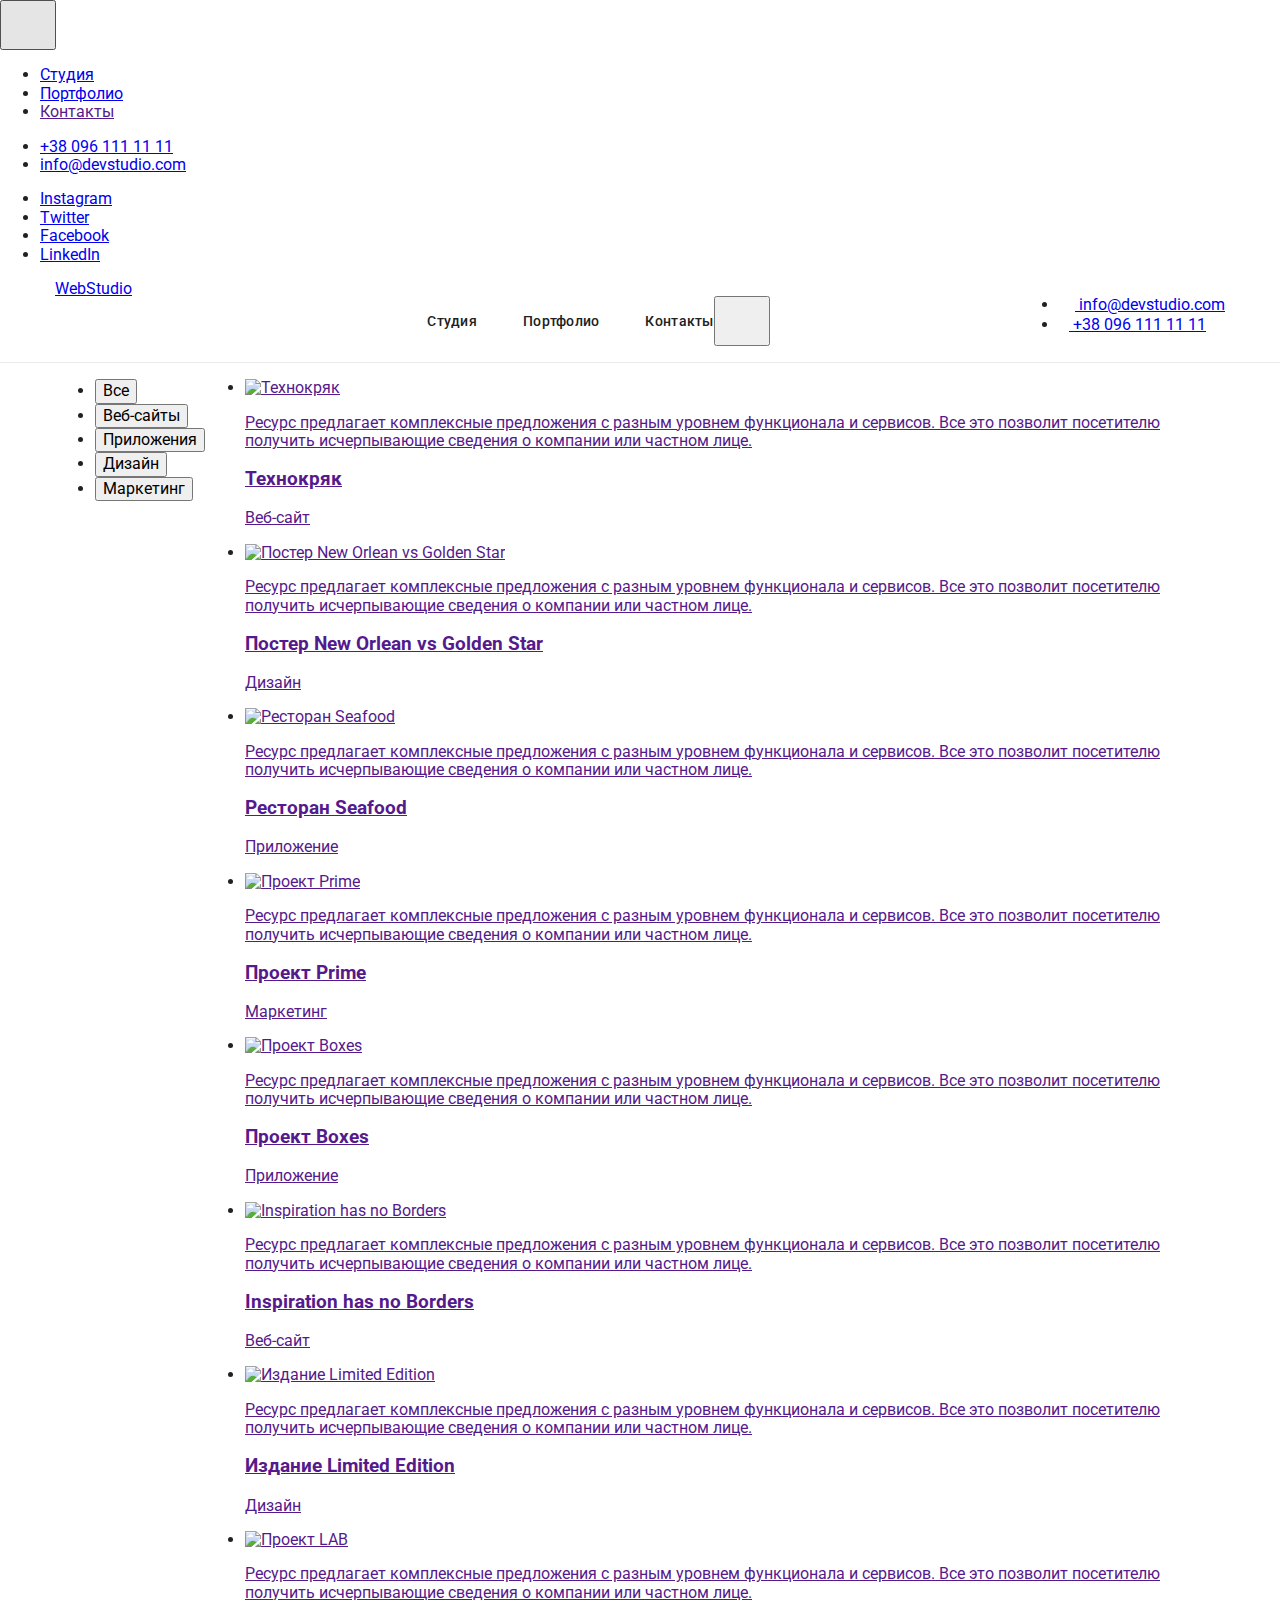
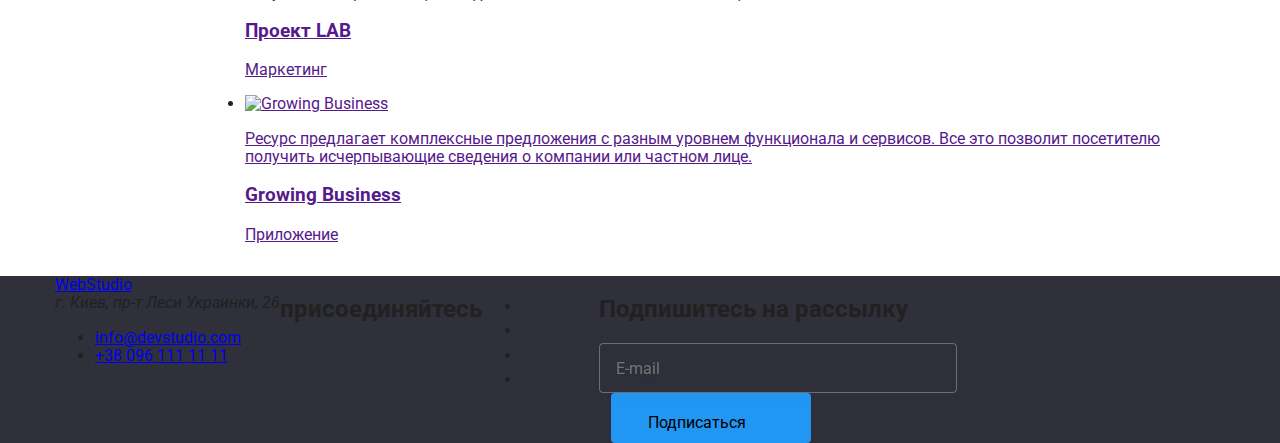
==== commit 45e32a18: "27.11 ok" ====
--- a/portfolio.html
+++ b/portfolio.html
@@ -18,446 +18,790 @@
     />
   </head>
   <body>
+    <!-- header-section -->
     <header class="header">
-      <div class="container">
-        <nav class="navigation">
-          <div class="menu">
-            <a class="logo" href="#"
-              ><span class="logo--blue-accent">Web</span>Studio</a
+      <!-- mobile-menu -->
+      <div class="mobile-menu__overlay" data-menu>
+        <div class="mobile-menu">
+          <button class="mobile-menu__button" type="button" data-menu-close>
+            <svg class="mobile-menu__icon" width="40px" height="40px">
+              <use href="./images/icons.svg#icon-close_mobile"></use>
+            </svg>
+          </button>
+          <ul class="mobile-menu__list-nav">
+            <li class="mobile-menu__item-nav">
+              <a
+                class="mobile-menu__link-nav mobile-menu__link-nav-accent"
+                href="./index.html"
+                >Студия</a
+              >
+            </li>
+            <li class="mobile-menu__item-nav">
+              <a class="mobile-menu__link-nav" href="./portfolio.html"
+                >Портфолио</a
+              >
+            </li>
+            <li class="mobile-menu__item-nav">
+              <a class="mobile-menu__link-nav" href="">Контакты</a>
+            </li>
+          </ul>
+          <ul class="mobile-menu__list-contact">
+            <li class="mobile-menu__list-contact-tel">
+              <a class="mobile-menu__link-contact-tel" href="tel:+380961111111"
+                >+38 096 111 11 11</a
+              >
+            </li>
+            <li class="mobile-menu__list-contact-email">
+              <a
+                class="mobile-menu__link-contact-email"
+                href="mailto:info@devstudio.com"
+                >info@devstudio.com</a
+              >
+            </li>
+          </ul>
+          <ul class="mobile-menu__list-social">
+            <li class="mobile-menu__item-social">
+              <a
+                class="mobile-menu__link-social"
+                href="https://www.instagram.com/"
+                target="_blank"
+                rel="nofollow noopener noreferrer"
+                aria-label="instagram"
+                >Instagram</a
+              >
+            </li>
+            <li class="mobile-menu__item-social">
+              <a
+                class="mobile-menu__link-social"
+                href="https://twitter.com/"
+                target="_blank"
+                rel="nofollow noopener noreferrer"
+                aria-label="twitter"
+                >Twitter</a
+              >
+            </li>
+            <li class="mobile-menu__item-social">
+              <a
+                class="mobile-menu__link-social"
+                href="https://www.facebook.com/"
+                target="_blank"
+                rel="nofollow noopener noreferrer"
+                aria-label="facebook"
+                >Facebook</a
+              >
+            </li>
+            <li class="mobile-menu__item-social">
+              <a
+                class="mobile-menu__link-social"
+                href="https://www.linkedin.com/"
+                target="_blank"
+                rel="nofollow noopener noreferrer"
+                aria-label="linkedin"
+                >LinkedIn</a
+              >
+            </li>
+          </ul>
+        </div>
+      </div>
+      <div class="container header__container">
+        <a class="header__link-logo header__logo" href="./index.html"
+          >Web<span class="header__logo-studio">Studio</span></a
+        >
+        <nav class="menu">
+          <ul class="menu__list">
+            <li class="menu__item">
+              <a class="menu__link menu__link--position" href="./index.html"
+                >Студия</a
+              >
+            </li>
+            <li class="menu__item">
+              <a
+                class="menu__link menu__link--currentp menu__link--position"
+                href="./portfolio.html"
+                ><span class="menu__title">Портфолио</span></a
+              >
+            </li>
+            <li class="menu__item">
+              <a class="menu__link menu__link--position" href="#contacts"
+                >Контакты</a
+              >
+            </li>
+          </ul>
+          <button class="menu__button" type="button" data-menu-open>
+            <svg class="menu__icon" width="40px" height="40px">
+              <use href="./images/icons.svg#icon-menu"></use>
+            </svg>
+          </button>
+        </nav>
+        <ul class="header__list">
+          <li class="header__item">
+            <a
+              class="header__link header__link--position"
+              href="mailto:info@devstudio.com"
             >
-            <ul class="menu__list">
-              <li class="menu__item">
-                <a class="menu__link" href="index.html">Agencja</a>
-              </li>
-              <li class="menu__item">
-                <a class="menu__link" href="portfolio.html"
-                  ><span
-                    class="menu__item--current-site-blue-accent menu__item--site-underline"
-                    >Portfolio</span
-                  ></a
-                >
-              </li>
-              <li class="menu__item">
-                <a class="menu__link" href="#kontakt">Kontakt</a>
-              </li>
-            </ul>
-          </div>
-        </nav>
-        <ul class="menu__list">
-          <li class="menu__item--details">
-            <a
-              class="menu__link--contact menu__link--email"
-              href="mailto:info@devstudio.com"
-              ><svg
-                class="menu__icon menu__icon--blue-accent"
-                width="16"
-                height="16"
-              >
-                <use href="./images/icons.svg/icons.svg#icon-envelope-1"></use>
+              <svg class="header__icon" width="16" height="12">
+                <use href="./images/icons.svg#icon-envelope"></use>
               </svg>
               info@devstudio.com</a
             >
           </li>
-          <li class="menu__item--details">
-            <a class="menu__link--contact tel" href="tel:48111111111"
-              ><svg
-                class="menu__icon menu__icon--blue-accent"
-                width="16"
-                height="16"
-              >
-                <use
-                  href="./images/icons.svg/icons.svg#icon-smartphone-1"
-                ></use>
+          <li class="header__item">
+            <a
+              class="header__link header__link--position"
+              href="tel:+380961111111"
+            >
+              <svg class="header__icon header__icon-tel" width="10" height="16">
+                <use href="./images/icons.svg#icon-vector"></use>
               </svg>
-              +48 111 111 111</a
+              +38 096 111 11 11</a
             >
           </li>
         </ul>
       </div>
     </header>
-    <main class="main">
-      <section class="page-section">
-        <div class="portfolio-navigation container">
-          <ul class="portfolio-navigation__list">
-            <li class="portfolio-navigation__item">
-              <button type="button" class="portfolio-navigation__button">
-                <span class="portfolio-navigation__button-title"
-                  >Wszystkie</span
+    <main>
+      <!-- portfolio-section -->
+      <section class="portfolio">
+        <div class="container">
+          <ul class="portfolio__list portfolio__list-button">
+            <li class="portfolio__item portfolio__item-button">
+              <button
+                class="portfolio__button portfolio__button-all"
+                type="button"
+              >
+                Все
+              </button>
+            </li>
+            <li class="portfolio__item portfolio__item-button">
+              <button
+                class="portfolio__button portfolio__button-web"
+                type="button"
+              >
+                Веб-сайты
+              </button>
+            </li>
+            <li
+              class="portfolio__item portfolio__item-button portfolio__item--button-app"
+            >
+              <button
+                class="portfolio__button portfolio__button-app"
+                type="button"
+              >
+                Приложения
+              </button>
+            </li>
+            <li class="portfolio__item portfolio__item-button">
+              <button
+                class="portfolio__button portfolio__button-des"
+                type="button"
+              >
+                Дизайн
+              </button>
+            </li>
+            <li
+              class="portfolio__item portfolio__item-button portfolio__item--button-mar"
+            >
+              <button
+                class="portfolio__button portfolio__button-mar"
+                type="button"
+              >
+                Маркетинг
+              </button>
+            </li>
+          </ul>
+          <ul class="portfolio-what-we-do__list">
+            <li class="portfolio-what-we-do__item">
+              <a
+                class="portfolio-what-we-do__link"
+                href=""
+                target="_blank"
+                rel="nofollow noopener noreferrer"
+              >
+                <div class="portfolio-what-we-do__thumb">
+                  <picture>
+                    <source
+                      media="(min-width: 1200px)"
+                      srcset="
+                        ./images/portfolio/img5-lg@1x.jpg 1x,
+                        ./images/portfolio/img1-lg@2x.jpg 2x
+                      "
+                      type="image/jpg"
+                    />
+
+                    <source
+                      media="(min-width: 768px)"
+                      srcset="
+                        ./images/portfolio/img1-md@1x.jpg 1x,
+                        ./images/portfolio/img1-md@2x.jpg 2x
+                      "
+                      type="image/jpg"
+                    />
+
+                    <source
+                      media="(max-width: 767px)"
+                      srcset="
+                        ./images/portfolio/img1-sm@1x.jpg 1x,
+                        ./images/portfolio/img1-sm@2x.jpg 2x
+                      "
+                      type="image/jpg"
+                    />
+                    <img
+                      class="portfolio-what-we-do__img"
+                      src="./images/portfolio/img1.jpg"
+                      alt="Технокряк"
+                    />
+                  </picture>
+
+                  <p class="portfolio-what-we-do__overlay">
+                    Ресурс предлагает комплексные предложения с разным уровнем
+                    функционала и сервисов. Все это позволит посетителю получить
+                    исчерпывающие сведения о компании или частном лице.
+                  </p>
+                </div>
+                <div
+                  class="portfolio-what-we-do__border portfolio-what-we-do__border--position"
                 >
-              </button>
-            </li>
-            <li class="portfolio-navigation__item">
-              <button type="button" class="portfolio-navigation__button">
-                <span class="portfolio-navigation__button-title">Strony</span>
-              </button>
-            </li>
-            <li class="portfolio-navigation__item">
-              <button type="button" class="portfolio-navigation__button">
-                <span class="portfolio-navigation__button-title"
-                  >Aplikacje</span
-                >
-              </button>
-            </li>
-            <li class="portfolio-navigation__item">
-              <button type="button" class="portfolio-navigation__button">
-                <span class="portfolio-navigation__button-title">Dizajn</span>
-              </button>
-            </li>
-            <li class="portfolio-navigation__item">
-              <button type="button" class="portfolio-navigation__button">
-                <span class="portfolio-navigation__button-title"
-                  >Marketing</span
-                >
-              </button>
-            </li>
-          </ul>
-        </div>
-        <div class="container">
-          <ul class="portfolio-cards__list">
-            <li class="portfolio-cards__item">
-              <figure class="portfolio-cards__item--border">
-                <div class="portfolio-cards__setup">
-                  <div class="portfolio-cards__overlay">
-                    <p class="portfolio-cards__overlay-content">
-                      Technocrack jest popularną platformą wykorzystywaną do
-                      rozpowszechniania koronawirusa. Firmy wykorzystują tę
-                      platformę do celów szpiegowskich i ataków na
-                      niezabezpieczone serwery konkurencji
-                    </p>
-                  </div>
-                  <img
-                    src="./images/technocrack.jpg"
-                    alt="wyświetlona strona internetowa na laptopie"
-                    width="370"
-                    height="294"
-                  />
-                </div>
-                <figcaption class="portfolio-cards__item-title">
-                  Technocrack
-                  <p class="portfolio-cards__item-description">
-                    Strona internetowa
+                  <h3 class="portfolio-what-we-do__title">Технокряк</h3>
+                  <p class="portfolio-what-we-do__desc">Веб-сайт</p>
+                </div>
+              </a>
+            </li>
+            <li class="portfolio-what-we-do__item">
+              <a
+                class="portfolio-what-we-do__link"
+                href=""
+                target="_blank"
+                rel="nofollow noopener noreferrer"
+              >
+                <div class="portfolio-what-we-do__thumb">
+                  <picture>
+                    <source
+                      media="(min-width: 1200px)"
+                      srcset="
+                        ./images/portfolio/img2-lg@1x.jpg 1x,
+                        ./images/portfolio/img2-lg@2x.jpg 2x
+                      "
+                      type="image/jpg"
+                    />
+
+                    <source
+                      media="(min-width: 768px)"
+                      srcset="
+                        ./images/portfolio/img2-md@1x.jpg 1x,
+                        ./images/portfolio/img2-md@2x.jpg 2x
+                      "
+                      type="image/jpg"
+                    />
+
+                    <source
+                      media="(max-width: 767px)"
+                      srcset="
+                        ./images/portfolio/img2-sm@1x.jpg 1x,
+                        ./images/portfolio/img2-sm@2x.jpg 2x
+                      "
+                      type="image/jpg"
+                    />
+                    <img
+                      class="portfolio-what-we-do__img"
+                      src="./images/portfolio/img1.jpg"
+                      alt="Постер New Orlean vs Golden Star"
+                    />
+                  </picture>
+                  <p class="portfolio-what-we-do__overlay">
+                    Ресурс предлагает комплексные предложения с разным уровнем
+                    функционала и сервисов. Все это позволит посетителю получить
+                    исчерпывающие сведения о компании или частном лице.
                   </p>
-                </figcaption>
-              </figure>
-            </li>
-            <li class="portfolio-cards__item">
-              <figure class="portfolio-cards__item--border">
-                <div class="portfolio-cards__setup">
-                  <img
-                    src="./images/neworlean.jpg"
-                    alt="dwóch koszykarzy podczas meczu"
-                    width="370"
-                    height="294"
-                  />
-                  <div class="portfolio-cards__overlay">
-                    <p class="portfolio-cards__overlay-content">
-                      Technocrack jest popularną platformą wykorzystywaną do
-                      rozpowszechniania koronawirusa. Firmy wykorzystują tę
-                      platformę do celów szpiegowskich i ataków na
-                      niezabezpieczone serwery konkurencji
-                    </p>
-                  </div>
-                </div>
-                <figcaption class="portfolio-cards__item-title">
-                  Grafika New Orleans vs Golden Star
-                  <p class="portfolio-cards__item-description">Design</p>
-                </figcaption>
-              </figure>
-            </li>
-            <li class="portfolio-cards__item">
-              <figure class="portfolio-cards__item--border">
-                <div class="portfolio-cards__setup">
-                  <img
-                    src="./images/seafood.jpg"
-                    alt="logo restauracji"
-                    width="370"
-                    height="294"
-                  />
-                  <div class="portfolio-cards__overlay">
-                    <p class="portfolio-cards__overlay-content">
-                      Technocrack jest popularną platformą wykorzystywaną do
-                      rozpowszechniania koronawirusa. Firmy wykorzystują tę
-                      platformę do celów szpiegowskich i ataków na
-                      niezabezpieczone serwery konkurencji
-                    </p>
-                  </div>
-                </div>
-                <figcaption class="portfolio-cards__item-title">
-                  Restauracja Seafood
-                  <p class="portfolio-cards__item-description">Aplikacja</p>
-                </figcaption>
-              </figure>
-            </li>
-            <li class="portfolio-cards__item">
-              <figure class="portfolio-cards__item--border">
-                <div class="portfolio-cards__setup">
-                  <img
-                    src="./images/prime.jpg"
-                    alt="słuchawki nauszne"
-                    width="370"
-                    height="294"
-                  />
-                  <div class="portfolio-cards__overlay">
-                    <p class="portfolio-cards__overlay-content">
-                      Technocrack jest popularną platformą wykorzystywaną do
-                      rozpowszechniania koronawirusa. Firmy wykorzystują tę
-                      platformę do celów szpiegowskich i ataków na
-                      niezabezpieczone serwery konkurencji
-                    </p>
-                  </div>
-                </div>
-                <figcaption class="portfolio-cards__item-title">
-                  Projekt Prime
-                  <p class="portfolio-cards__item-description">Marketing</p>
-                </figcaption>
-              </figure>
-            </li>
-            <li class="portfolio-cards__item">
-              <figure class="portfolio-cards__item--border">
-                <div class="portfolio-cards__setup">
-                  <img
-                    src="./images/boxes.jpg"
-                    alt="dwa pudełka"
-                    width="370"
-                    height="294"
-                  />
-                  <div class="portfolio-cards__overlay">
-                    <p class="portfolio-cards__overlay-content">
-                      Technocrack jest popularną platformą wykorzystywaną do
-                      rozpowszechniania koronawirusa. Firmy wykorzystują tę
-                      platformę do celów szpiegowskich i ataków na
-                      niezabezpieczone serwery konkurencji
-                    </p>
-                  </div>
-                </div>
-                <figcaption class="portfolio-cards__item-title">
-                  Projekt Boxes
-                  <p class="portfolio-cards__item-description">Aplikacja</p>
-                </figcaption>
-              </figure>
-            </li>
-            <li class="portfolio-cards__item">
-              <figure class="portfolio-cards__item--border">
-                <div class="portfolio-cards__setup">
-                  <img
-                    src="./images/borders.jpg"
-                    alt="wyświetlona strona
-              internetowa na monitorze"
-                    width="370"
-                    height="294"
-                  />
-                  <div class="portfolio-cards__overlay">
-                    <p class="portfolio-cards__overlay-content">
-                      Technocrack jest popularną platformą wykorzystywaną do
-                      rozpowszechniania koronawirusa. Firmy wykorzystują tę
-                      platformę do celów szpiegowskich i ataków na
-                      niezabezpieczone serwery konkurencji
-                    </p>
-                  </div>
-                </div>
-                <figcaption class="portfolio-cards__item-title">
-                  Inspiration has no Borders
-                  <p class="portfolio-cards__item-description">
-                    Strona internetowa
+                </div>
+                <div class="portfolio-what-we-do__border">
+                  <h3 class="portfolio-what-we-do__title">
+                    Постер New Orlean vs Golden Star
+                  </h3>
+                  <p class="portfolio-what-we-do__desc">Дизайн</p>
+                </div>
+              </a>
+            </li>
+            <li class="portfolio-what-we-do__item">
+              <a
+                class="portfolio-what-we-do__link"
+                href=""
+                target="_blank"
+                rel="nofollow noopener noreferrer"
+              >
+                <div class="portfolio-what-we-do__thumb">
+                  <picture>
+                    <source
+                      media="(min-width: 1200px)"
+                      srcset="
+                        ./images/portfolio/img3-lg@1x.jpg 1x,
+                        ./images/portfolio/img3-lg@2x.jpg 2x
+                      "
+                      type="image/jpg"
+                    />
+
+                    <source
+                      media="(min-width: 768px)"
+                      srcset="
+                        ./images/portfolio/img3-md@1x.jpg 1x,
+                        ./images/portfolio/img3-md@2x.jpg 2x
+                      "
+                      type="image/jpg"
+                    />
+
+                    <source
+                      media="(max-width: 767px)"
+                      srcset="
+                        ./images/portfolio/img3-sm@1x.jpg 1x,
+                        ./images/portfolio/img3-sm@2x.jpg 2x
+                      "
+                      type="image/jpg"
+                    />
+                    <img
+                      class="portfolio-what-we-do__img"
+                      src="./images/portfolio/img1.jpg"
+                      alt="Ресторан Seafood"
+                    />
+                  </picture>
+                  <p class="portfolio-what-we-do__overlay">
+                    Ресурс предлагает комплексные предложения с разным уровнем
+                    функционала и сервисов. Все это позволит посетителю получить
+                    исчерпывающие сведения о компании или частном лице.
                   </p>
-                </figcaption>
-              </figure>
-            </li>
-            <li class="portfolio-cards__item">
-              <figure class="portfolio-cards__item--border">
-                <div class="portfolio-cards__setup">
-                  <img
-                    src="./images/edition.jpg"
-                    alt="Magazyn (gazeta)"
-                    width="370"
-                    height="294"
-                  />
-                  <div class="portfolio-cards__overlay">
-                    <p class="portfolio-cards__overlay-content">
-                      Technocrack jest popularną platformą wykorzystywaną do
-                      rozpowszechniania koronawirusa. Firmy wykorzystują tę
-                      platformę do celów szpiegowskich i ataków na
-                      niezabezpieczone serwery konkurencji
-                    </p>
-                  </div>
-                </div>
-                <figcaption class="portfolio-cards__item-title">
-                  Magazyn Limited Edition
-                  <p class="portfolio-cards__item-description">Design</p>
-                </figcaption>
-              </figure>
-            </li>
-            <li class="portfolio-cards__item">
-              <figure class="portfolio-cards__item--border">
-                <div class="portfolio-cards__setup">
-                  <img
-                    src="./images/lab.jpg"
-                    alt="Etykieta"
-                    width="370"
-                    height="294"
-                  />
-                  <div class="portfolio-cards__overlay">
-                    <p class="portfolio-cards__overlay-content">
-                      Technocrack jest popularną platformą wykorzystywaną do
-                      rozpowszechniania koronawirusa. Firmy wykorzystują tę
-                      platformę do celów szpiegowskich i ataków na
-                      niezabezpieczone serwery konkurencji
-                    </p>
-                  </div>
-                </div>
-                <figcaption class="portfolio-cards__item-title">
-                  Projekt LAB
-                  <p class="portfolio-cards__item-description">Marketing</p>
-                </figcaption>
-              </figure>
-            </li>
-            <li class="portfolio-cards__item">
-              <figure class="portfolio-cards__item--border">
-                <div class="portfolio-cards__setup">
-                  <img
-                    src="./images/business.jpg"
-                    alt="osoba pracująca na laptopie"
-                    width="370"
-                    height="294"
-                  />
-                  <div class="portfolio-cards__overlay">
-                    <p class="portfolio-cards__overlay-content">
-                      Technocrack jest popularną platformą wykorzystywaną do
-                      rozpowszechniania koronawirusa. Firmy wykorzystują tę
-                      platformę do celów szpiegowskich i ataków na
-                      niezabezpieczone serwery konkurencji
-                    </p>
-                  </div>
-                </div>
-                <figcaption class="portfolio-cards__item-title">
-                  Growing Business
-                  <p class="portfolio-cards__item-description">Aplikacja</p>
-                </figcaption>
-              </figure>
+                </div>
+                <div class="portfolio-what-we-do__border">
+                  <h3 class="portfolio-what-we-do__title">Ресторан Seafood</h3>
+                  <p class="portfolio-what-we-do__desc">Приложение</p>
+                </div>
+              </a>
+            </li>
+            <li class="portfolio-what-we-do__item">
+              <a
+                class="portfolio-what-we-do__link"
+                href=""
+                target="_blank"
+                rel="nofollow noopener noreferrer"
+              >
+                <div class="portfolio-what-we-do__thumb">
+                  <picture>
+                    <source
+                      media="(min-width: 1200px)"
+                      srcset="
+                        ./images/portfolio/img4-lg@1x.jpg 1x,
+                        ./images/portfolio/img4-lg@2x.jpg 2x
+                      "
+                      type="image/jpg"
+                    />
+
+                    <source
+                      media="(min-width: 768px)"
+                      srcset="
+                        ./images/portfolio/img4-md@1x.jpg 1x,
+                        ./images/portfolio/img4-md@2x.jpg 2x
+                      "
+                      type="image/jpg"
+                    />
+
+                    <source
+                      media="(max-width: 767px)"
+                      srcset="
+                        ./images/portfolio/img4-sm@1x.jpg 1x,
+                        ./images/portfolio/img4-sm@2x.jpg 2x
+                      "
+                      type="image/jpg"
+                    />
+                    <img
+                      class="portfolio-what-we-do__img"
+                      src="./images/portfolio/img1.jpg"
+                      alt="Проект Prime"
+                    />
+                  </picture>
+                  <p class="portfolio-what-we-do__overlay">
+                    Ресурс предлагает комплексные предложения с разным уровнем
+                    функционала и сервисов. Все это позволит посетителю получить
+                    исчерпывающие сведения о компании или частном лице.
+                  </p>
+                </div>
+                <div class="portfolio-what-we-do__border">
+                  <h3 class="portfolio-what-we-do__title">Проект Prime</h3>
+                  <p class="portfolio-what-we-do__desc">Маркетинг</p>
+                </div>
+              </a>
+            </li>
+            <li class="portfolio-what-we-do__item">
+              <a
+                class="portfolio-what-we-do__link"
+                href=""
+                target="_blank"
+                rel="nofollow noopener noreferrer"
+              >
+                <div class="portfolio-what-we-do__thumb">
+                  <picture>
+                    <source
+                      media="(min-width: 1200px)"
+                      srcset="
+                        ./images/portfolio/img5-lg@1x.jpg 1x,
+                        ./images/portfolio/img5-lg@2x.jpg 2x
+                      "
+                      type="image/jpg"
+                    />
+
+                    <source
+                      media="(min-width: 768px)"
+                      srcset="
+                        ./images/portfolio/img5-md@1x.jpg 1x,
+                        ./images/portfolio/img5-md@2x.jpg 2x
+                      "
+                      type="image/jpg"
+                    />
+
+                    <source
+                      media="(max-width: 767px)"
+                      srcset="
+                        ./images/portfolio/img5-sm@1x.jpg 1x,
+                        ./images/portfolio/img5-sm@2x.jpg 2x
+                      "
+                      type="image/jpg"
+                    />
+                    <img
+                      class="portfolio-what-we-do__img"
+                      src="./images/portfolio/img5.jpg"
+                      alt="Проект Boxes"
+                    />
+                  </picture>
+                  <p class="portfolio-what-we-do__overlay">
+                    Ресурс предлагает комплексные предложения с разным уровнем
+                    функционала и сервисов. Все это позволит посетителю получить
+                    исчерпывающие сведения о компании или частном лице.
+                  </p>
+                </div>
+                <div class="portfolio-what-we-do__border">
+                  <h3 class="portfolio-what-we-do__title">Проект Boxes</h3>
+                  <p class="portfolio-what-we-do__desc">Приложение</p>
+                </div>
+              </a>
+            </li>
+            <li class="portfolio-what-we-do__item">
+              <a
+                class="link portfolio-what-we-do__link"
+                href=""
+                target="_blank"
+                rel="nofollow noopener noreferrer"
+              >
+                <div class="portfolio-what-we-do__thumb">
+                  <picture>
+                    <source
+                      media="(min-width: 1200px)"
+                      srcset="
+                        ./images/portfolio/img6-lg@1x.jpg 1x,
+                        ./images/portfolio/img6-lg@2x.jpg 2x
+                      "
+                      type="image/jpg"
+                    />
+
+                    <source
+                      media="(min-width: 768px)"
+                      srcset="
+                        ./images/portfolio/img6-md@1x.jpg 1x,
+                        ./images/portfolio/img6-md@2x.jpg 2x
+                      "
+                      type="image/jpg"
+                    />
+
+                    <source
+                      media="(max-width: 767px)"
+                      srcset="
+                        ./images/portfolio/img6-sm@1x.jpg 1x,
+                        ./images/portfolio/img6-sm@2x.jpg 2x
+                      "
+                      type="image/jpg"
+                    />
+                    <img
+                      class="portfolio-what-we-do__img"
+                      src="./images/portfolio/img6.jpg"
+                      alt="Inspiration has no Borders"
+                    />
+                  </picture>
+                  <p class="portfolio-what-we-do__overlay">
+                    Ресурс предлагает комплексные предложения с разным уровнем
+                    функционала и сервисов. Все это позволит посетителю получить
+                    исчерпывающие сведения о компании или частном лице.
+                  </p>
+                </div>
+                <div class="portfolio-what-we-do__border">
+                  <h3 class="portfolio-what-we-do__title">
+                    Inspiration has no Borders
+                  </h3>
+                  <p class="portfolio-what-we-do__desc">Веб-сайт</p>
+                </div>
+              </a>
+            </li>
+            <li class="portfolio-what-we-do__item">
+              <a
+                class="portfolio-what-we-do__link"
+                href=""
+                target="_blank"
+                rel="nofollow noopener noreferrer"
+              >
+                <div class="portfolio-what-we-do__thumb">
+                  <picture>
+                    <source
+                      media="(min-width: 1200px)"
+                      srcset="
+                        ./images/portfolio/img7-lg@1x.jpg 1x,
+                        ./images/portfolio/img7-lg@2x.jpg 2x
+                      "
+                      type="image/jpg"
+                    />
+
+                    <source
+                      media="(min-width: 768px)"
+                      srcset="
+                        ./images/portfolio/img7-md@1x.jpg 1x,
+                        ./images/portfolio/img7-md@2x.jpg 2x
+                      "
+                      type="image/jpg"
+                    />
+
+                    <source
+                      media="(max-width: 767px)"
+                      srcset="
+                        ./images/portfolio/img7-sm@1x.jpg 1x,
+                        ./images/portfolio/img7-sm@2x.jpg 2x
+                      "
+                      type="image/jpg"
+                    />
+                    <img
+                      class="portfolio-what-we-do__img"
+                      src="./images/portfolio/img7.jpg"
+                      alt="Издание Limited Edition"
+                    />
+                  </picture>
+                  <p class="portfolio-what-we-do__overlay">
+                    Ресурс предлагает комплексные предложения с разным уровнем
+                    функционала и сервисов. Все это позволит посетителю получить
+                    исчерпывающие сведения о компании или частном лице.
+                  </p>
+                </div>
+                <div class="portfolio-what-we-do__border">
+                  <h3 class="portfolio-what-we-do__title">
+                    Издание Limited Edition
+                  </h3>
+                  <p class="portfolio-what-we-do__desc">Дизайн</p>
+                </div>
+              </a>
+            </li>
+            <li class="portfolio-what-we-do__item item">
+              <a
+                class="link portfolio-what-we-do__link"
+                href=""
+                target="_blank"
+                rel="nofollow noopener noreferrer"
+              >
+                <div class="portfolio-what-we-do__thumb">
+                  <picture>
+                    <source
+                      media="(min-width: 1200px)"
+                      srcset="
+                        ./images/portfolio/img8-lg@1x.jpg 1x,
+                        ./images/portfolio/img8-lg@2x.jpg 2x
+                      "
+                      type="image/jpg"
+                    />
+
+                    <source
+                      media="(min-width: 768px)"
+                      srcset="
+                        ./images/portfolio/img8-md@1x.jpg 1x,
+                        ./images/portfolio/img8-md@2x.jpg 2x
+                      "
+                      type="image/jpg"
+                    />
+
+                    <source
+                      media="(max-width: 767px)"
+                      srcset="
+                        ./images/portfolio/img8-sm@1x.jpg 1x,
+                        ./images/portfolio/img8-sm@2x.jpg 2x
+                      "
+                      type="image/jpg"
+                    />
+                    <img
+                      class="portfolio-what-we-do__img"
+                      src="./images/portfolio/img8.jpg"
+                      alt="Проект LAB"
+                    />
+                  </picture>
+                  <p class="portfolio-what-we-do__overlay">
+                    Ресурс предлагает комплексные предложения с разным уровнем
+                    функционала и сервисов. Все это позволит посетителю получить
+                    исчерпывающие сведения о компании или частном лице.
+                  </p>
+                </div>
+                <div class="portfolio-what-we-do__border">
+                  <h3 class="portfolio-what-we-do__title">Проект LAB</h3>
+                  <p class="portfolio-what-we-do__desc">Маркетинг</p>
+                </div>
+              </a>
+            </li>
+            <li class="portfolio-what-we-do__item item">
+              <a
+                class="link portfolio-what-we-do__link"
+                href=""
+                target="_blank"
+                rel="nofollow noopener noreferrer"
+              >
+                <div class="portfolio-what-we-do__thumb">
+                  <picture>
+                    <source
+                      media="(min-width: 1200px)"
+                      srcset="
+                        ./images/portfolio/img9-lg@1x.jpg 1x,
+                        ./images/portfolio/img9-lg@2x.jpg 2x
+                      "
+                      type="image/jpg"
+                    />
+
+                    <source
+                      media="(min-width: 768px)"
+                      srcset="
+                        ./images/portfolio/img9-md@1x.jpg 1x,
+                        ./images/portfolio/img9-md@2x.jpg 2x
+                      "
+                      type="image/jpg"
+                    />
+
+                    <source
+                      media="(max-width: 767px)"
+                      srcset="
+                        ./images/portfolio/img9-sm@1x.jpg 1x,
+                        ./images/portfolio/img9-sm@2x.jpg 2x
+                      "
+                      type="image/jpg"
+                    />
+                    <img
+                      class="portfolio-what-we-do__img"
+                      src="./images/portfolio/img9.jpg"
+                      alt="Growing Business"
+                    />
+                  </picture>
+                  <p class="portfolio-what-we-do__overlay">
+                    Ресурс предлагает комплексные предложения с разным уровнем
+                    функционала и сервисов. Все это позволит посетителю получить
+                    исчерпывающие сведения о компании или частном лице.
+                  </p>
+                </div>
+                <div class="portfolio-what-we-do__border">
+                  <h3 class="portfolio-what-we-do__title">Growing Business</h3>
+                  <p class="portfolio-what-we-do__desc">Приложение</p>
+                </div>
+              </a>
             </li>
           </ul>
         </div>
       </section>
     </main>
+    <!-- footer-section -->
     <footer class="footer">
-      <div id="kontakt" class="container">
-        <address class="address">
-          <ul class="address__list">
-            <li class="address__item">
-              <a class="logo" href="#"
-                ><span class="logo--blue-accent">Web</span
-                ><span class="logo--white-accent">Studio</span></a
-              >
-            </li>
-            <li class="address__item--street">
-              m. Warszawa, Aleje Jerozolimskie 21
-            </li>
-            <li class="address__item--email">
-              <a class="address__link" href="mailto:info@devstudio.com"
-                ><span class="address__link--underline"
-                  >info@devstudio.com</span
-                ></a
-              >
-            </li>
-            <li class="address__item--phone">
-              <a class="address__link" href="tel:48111111111"
-                >+48 111 111 111</a
+      <div class="container footer__container">
+        <div class="footer__adress">
+          <a class="footer__link-logo footer__logo" href="./index.html"
+            >Web<span class="footer__logo-studio">Studio</span></a
+          >
+          <address class="footer__address footer__address--position">
+            г. Киев, пр-т Леси Украинки, 26
+          </address>
+          <ul class="footer__list" id="contacts">
+            <li class="footer__item">
+              <a class="footer__link" href="mailto:info@devstudio.com"
+                >info@devstudio.com</a
+              >
+            </li>
+            <li class="footer__item">
+              <a class="footer__link" href="tel:+380961111111"
+                >+38 096 111 11 11</a
               >
             </li>
           </ul>
-          <div class="join-us_container">
-            <ul class="join-us__list">
-              <li class="join-us__title">DOŁĄCZ DO NAS</li>
-            </ul>
-            <ul class="join-us__list-icons">
-              <li class="join-us__item">
-                <a class="join-us__link" href="#">
-                  <svg
-                    class="join-us-social-media__icon"
-                    width="20"
-                    height="20"
-                  >
-                    <use
-                      href="./images/icons.svg/icons.svg#icon-instagram-2-2"
-                    ></use>
-                  </svg>
-                </a>
-              </li>
-              <li class="join-us__item">
-                <a class="join-us__link" href="#">
-                  <svg
-                    class="join-us-social-media__icon"
-                    width="20"
-                    height="20"
-                  >
-                    <use
-                      href="./images/icons.svg/icons.svg#icon-twitter-1-2"
-                    ></use>
-                  </svg>
-                </a>
-              </li>
-              <li class="join-us__item">
-                <a class="join-us__link" href="#">
-                  <svg
-                    class="join-us-social-media__icon"
-                    width="20"
-                    height="20"
-                  >
-                    <use
-                      href="./images/icons.svg/icons.svg#icon-facebook-1-2"
-                    ></use>
-                  </svg>
-                </a>
-              </li>
-              <li class="join-us__item">
-                <a class="join-us__link" href="#">
-                  <svg
-                    class="join-us-social-media__icon"
-                    width="20"
-                    height="20"
-                  >
-                    <use
-                      href="./images/icons.svg/icons.svg#icon-linkedin-1-2"
-                    ></use>
-                  </svg>
-                </a>
-              </li>
-            </ul>
-          </div>
-          <div class="newsletter">
-            <ul class="newsletter__list">
-              <li class="newsletter__title">Zapisz się do newslettera</li>
-            </ul>
-            <ul class="newsletter__list-form">
-              <li class="newsletter__item-form">
-                <form
-                  name="newsletter"
-                  class="newsletter__form"
-                  autocomplete="off"
-                >
-                  <input
-                    type="email"
-                    class="newsletter__form-content"
-                    name="email"
-                    placeholder="E-mail"
-                    required
-                  />
-                </form>
-              </li>
-              <li class="newsletter__item-form">
-                <button type="submit" class="newsletter__button">
-                  <span class="newsletter__button-title"> Zapisz się </span>
-                  <svg class="newsletter__icon" width="24" height="24">
-                    <use
-                      href="./images/icons.svg/icons.svg#icon-icon-send"
-                    ></use>
-                  </svg>
-                </button>
-              </li>
-            </ul>
-          </div>
-        </address>
+        </div>
+        <div class="join-us">
+          <h2 class="join-us-title">присоединяйтесь</h2>
+          <ul class="team__social">
+            <li class="team__social-icon">
+              <a
+                class="team__social-link"
+                href="https://www.instagram.com/"
+                target="_blank"
+                rel="nofollow noopener noreferrer"
+                aria-label="instagram"
+              >
+                <svg class="social__svg" width="20" height="20">
+                  <use href="./images/icons.svg#icon-instagram"></use>
+                </svg>
+              </a>
+            </li>
+            <li class="team__social-icon">
+              <a
+                class="team__social-link"
+                href="https://twitter.com/"
+                target="_blank"
+                rel="nofollow noopener noreferrer"
+                aria-label="twitter"
+              >
+                <svg class="social__svg" width="20" height="20">
+                  <use href="./images/icons.svg#icon-twitter"></use>
+                </svg>
+              </a>
+            </li>
+            <li class="team__social-icon">
+              <a
+                class="team__social-link"
+                href="https://www.facebook.com/"
+                target="_blank"
+                rel="nofollow noopener noreferrer"
+                aria-label="facebook"
+              >
+                <svg class="social__svg" width="20" height="20">
+                  <use href="./images/icons.svg#icon-facebook"></use>
+                </svg>
+              </a>
+            </li>
+            <li class="team__social-icon">
+              <a
+                class="team__social-link"
+                href="https://www.linkedin.com/"
+                target="_blank"
+                rel="nofollow noopener noreferrer"
+                aria-label="linkedin"
+              >
+                <svg class="social__svg" width="20" height="20">
+                  <use href="./images/icons.svg#icon-linkedin"></use>
+                </svg>
+              </a>
+            </li>
+          </ul>
+        </div>
+        <div class="newsletter">
+          <h2 class="newsletter-title">Подпишитесь на рассылку</h2>
+          <form name="newsletter">
+            <label class="newsletter__label">
+              <input
+                class="newsletter__form-content"
+                type="email"
+                name="email"
+                id="email"
+                placeholder="E-mail"
+              />
+            </label>
+            <button class="newsletter__button" type="submit">
+              Подписаться
+              <svg class="newsletter__button-icon" width="24px" height="24px">
+                <use href="./images/icons.svg#icon-send"></use>
+              </svg>
+            </button>
+          </form>
+        </div>
       </div>
     </footer>
+    <script src="./js/mobile-menu.js"></script>
   </body>
 </html>
